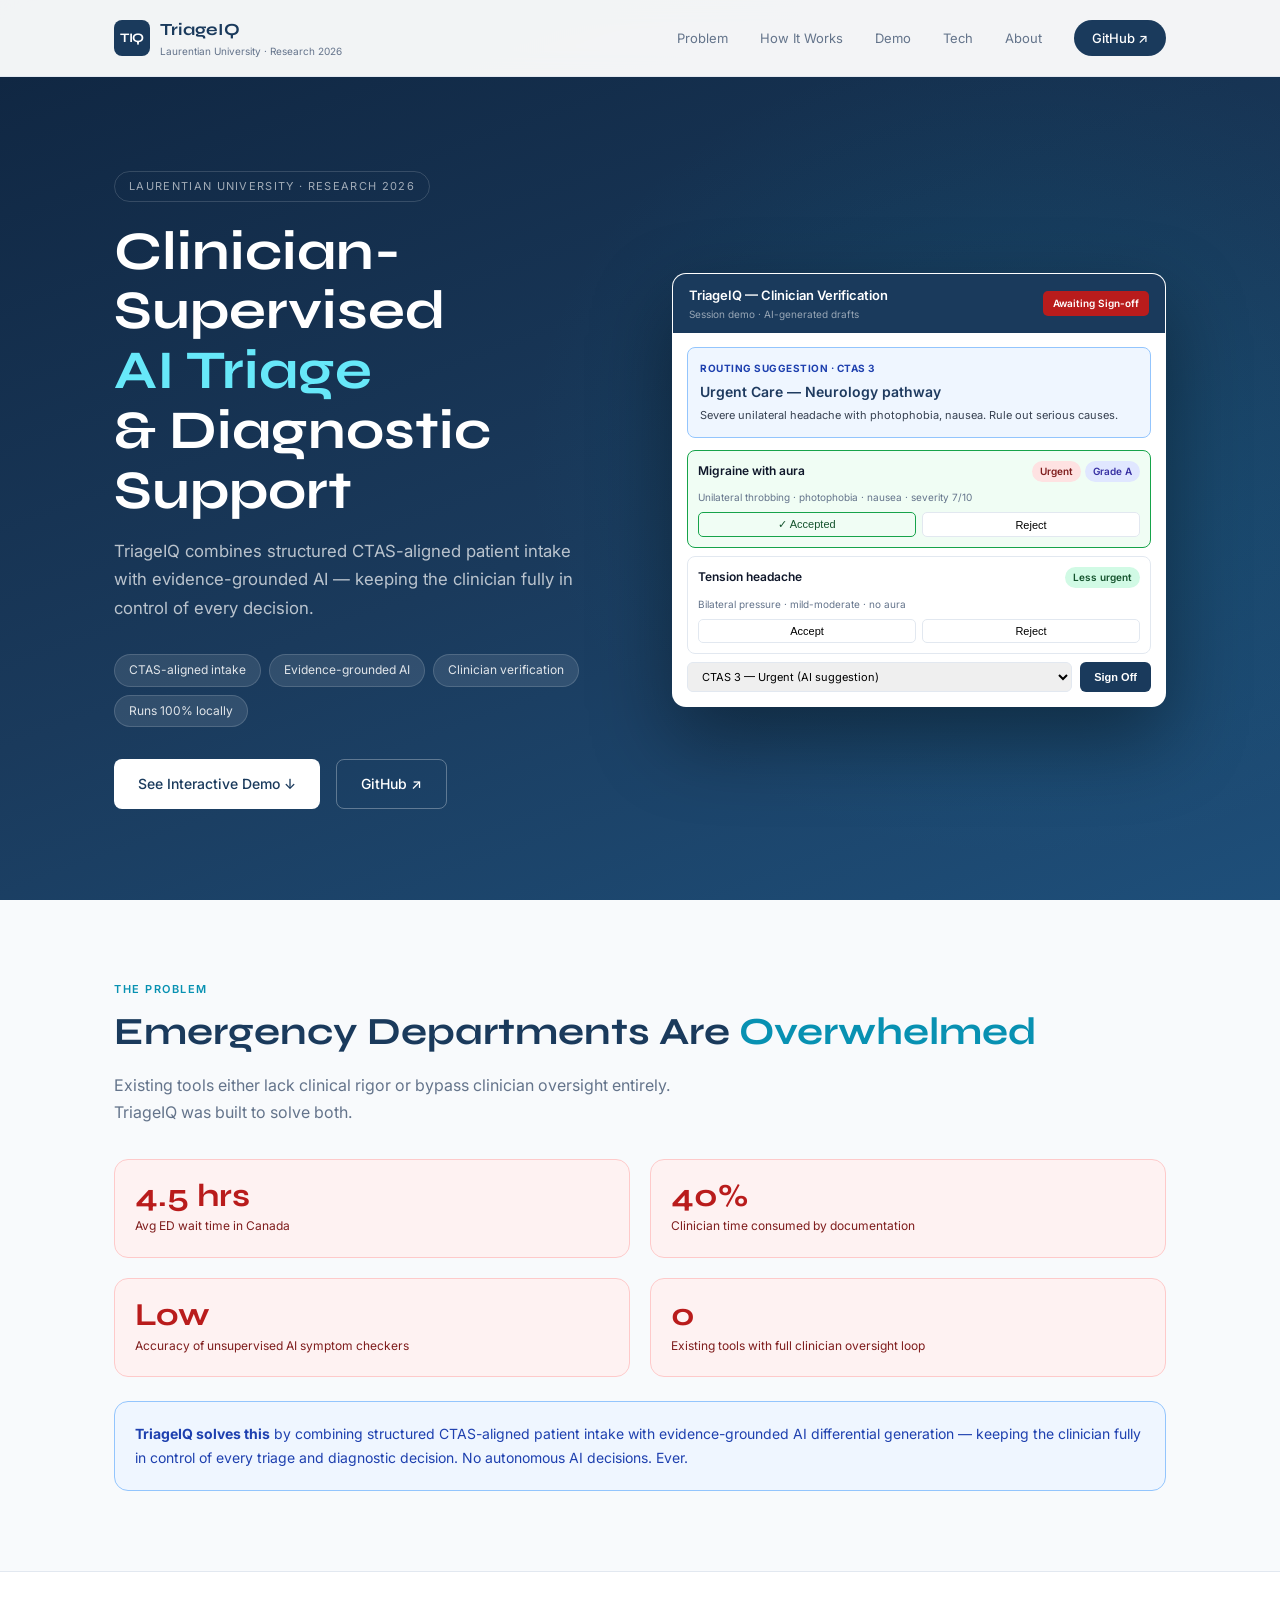
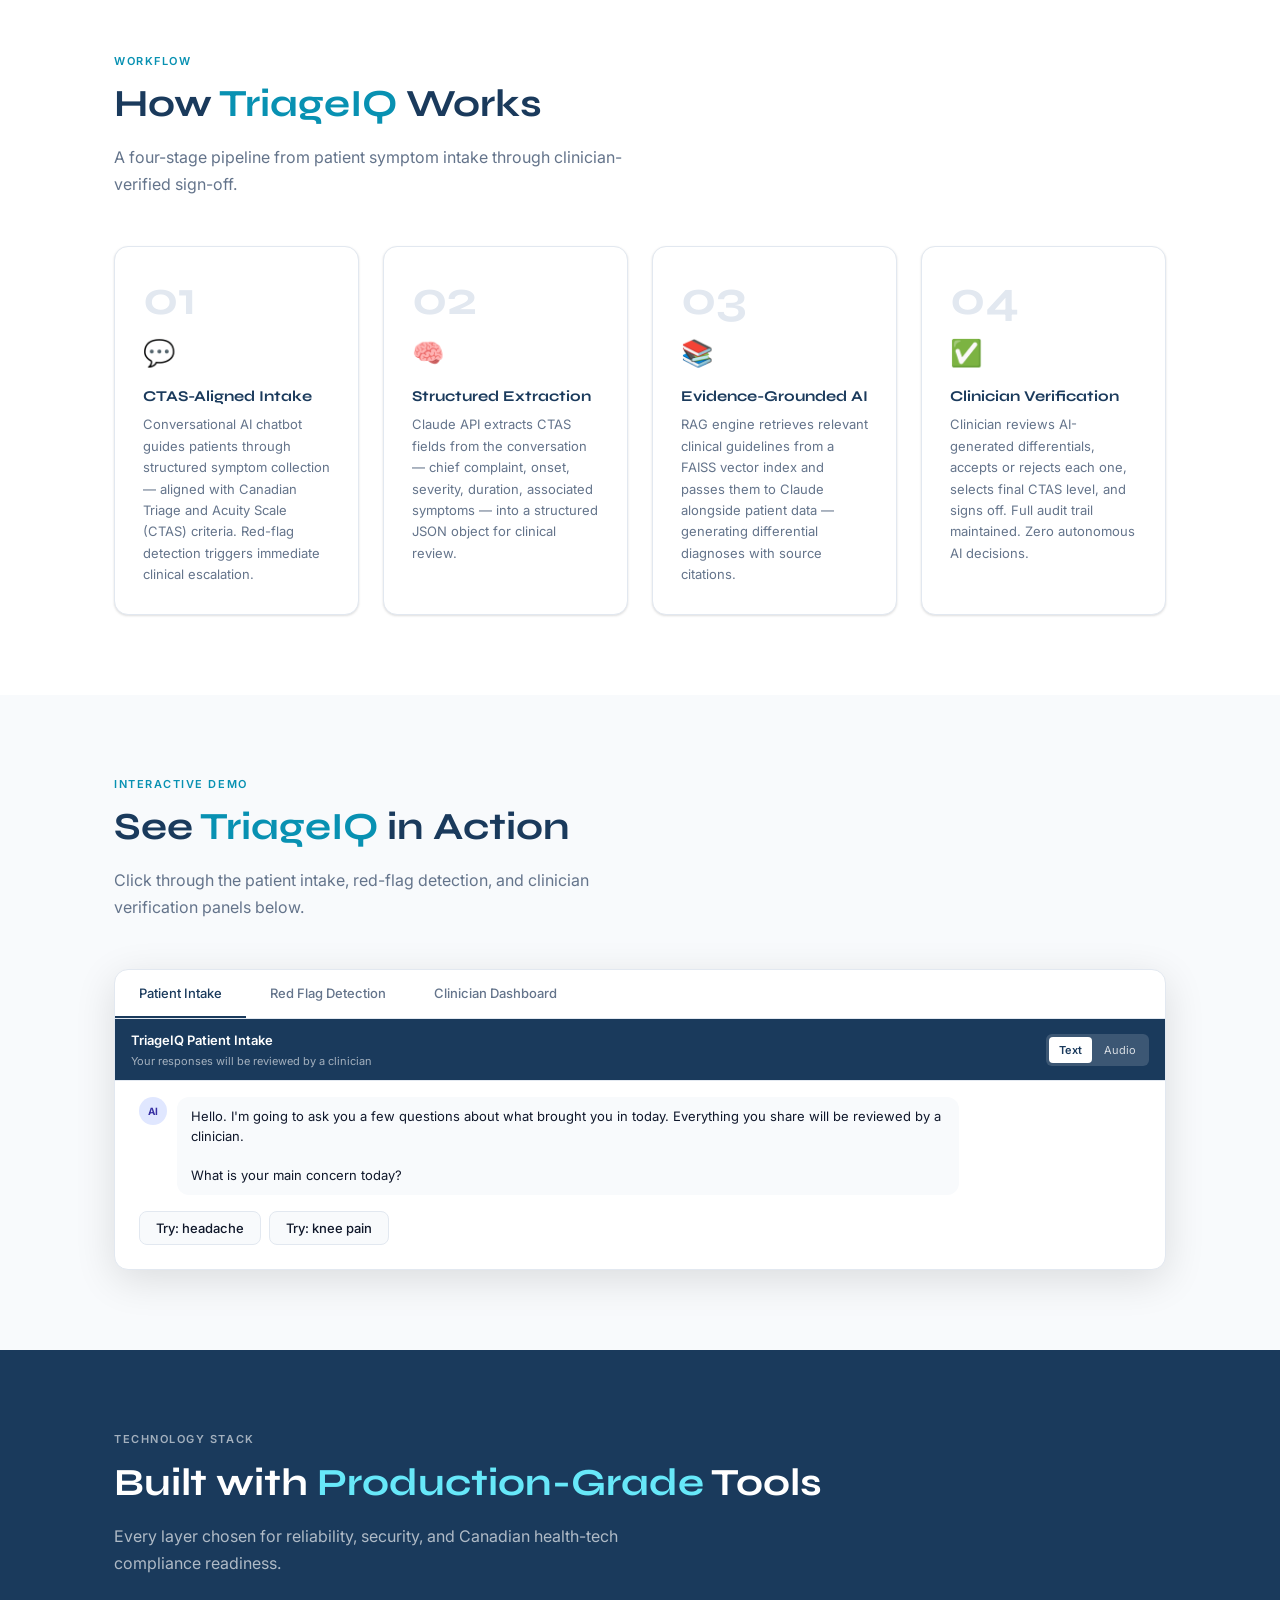
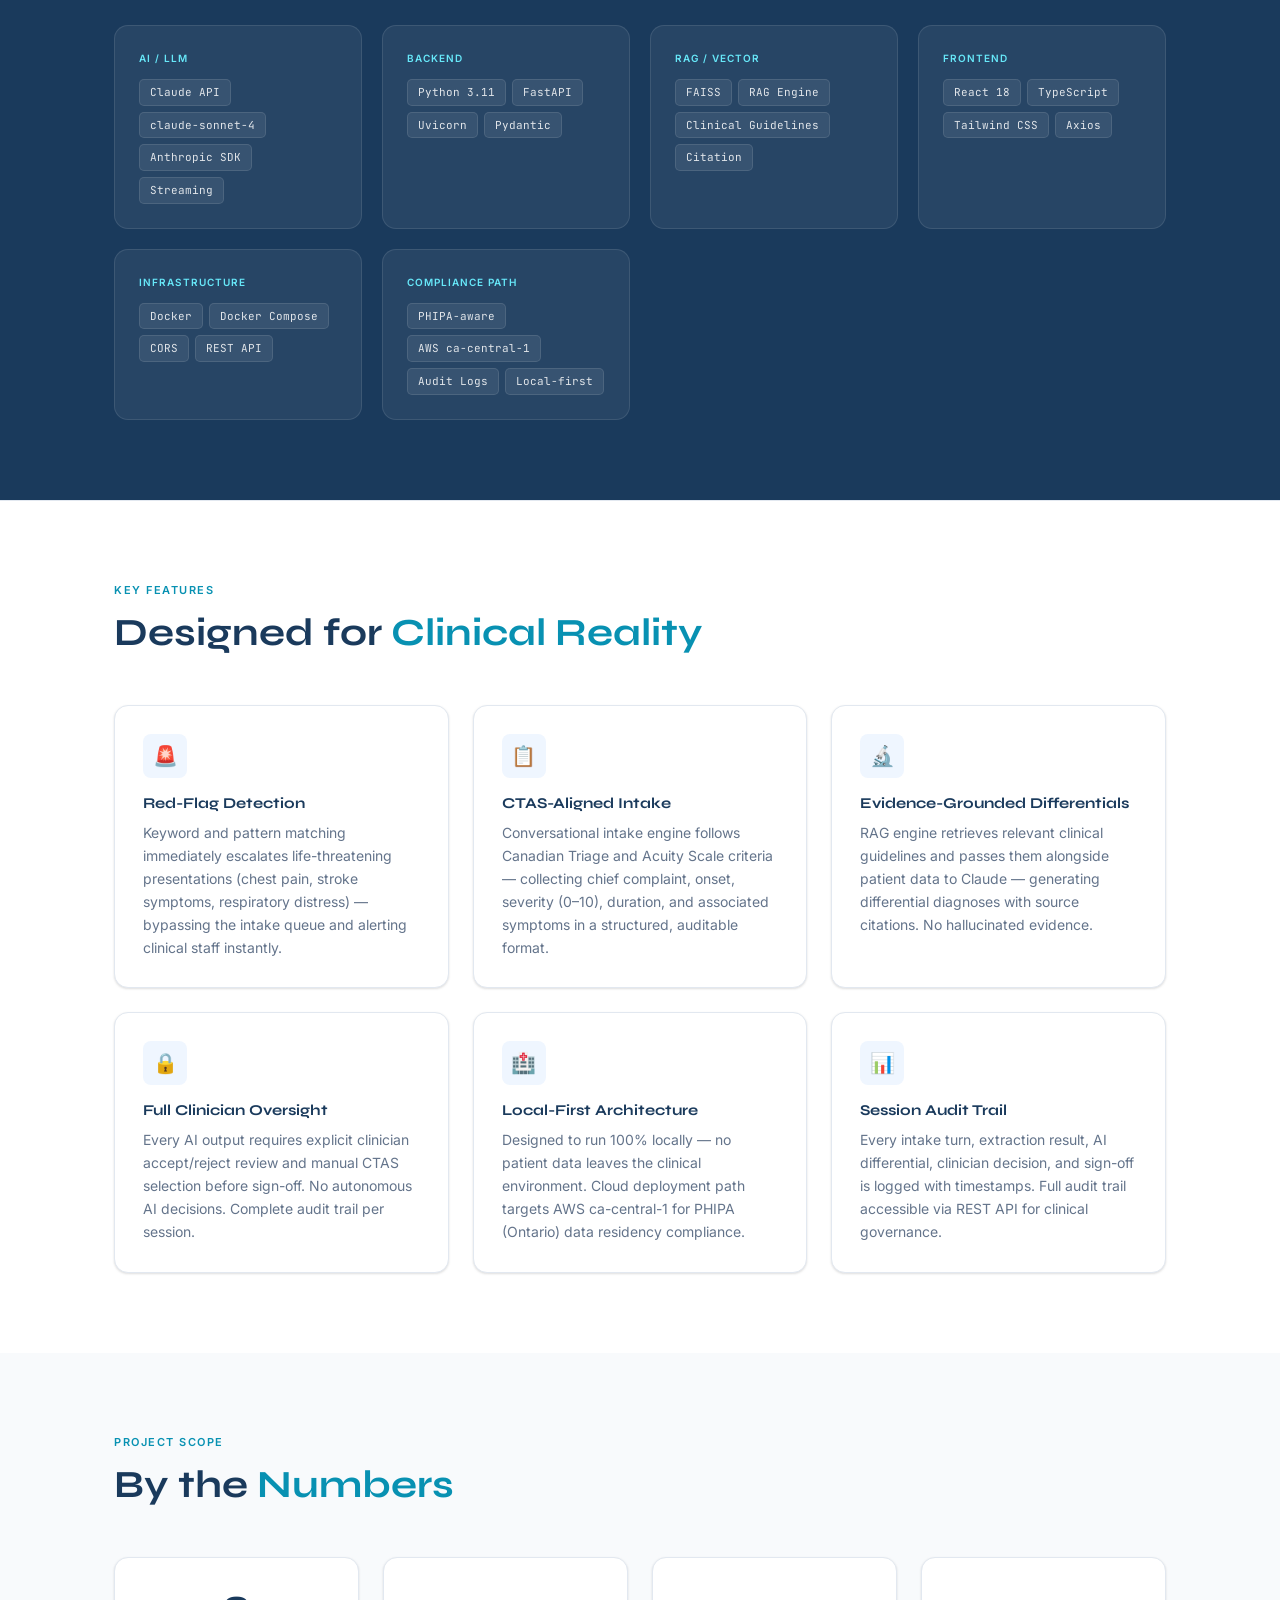
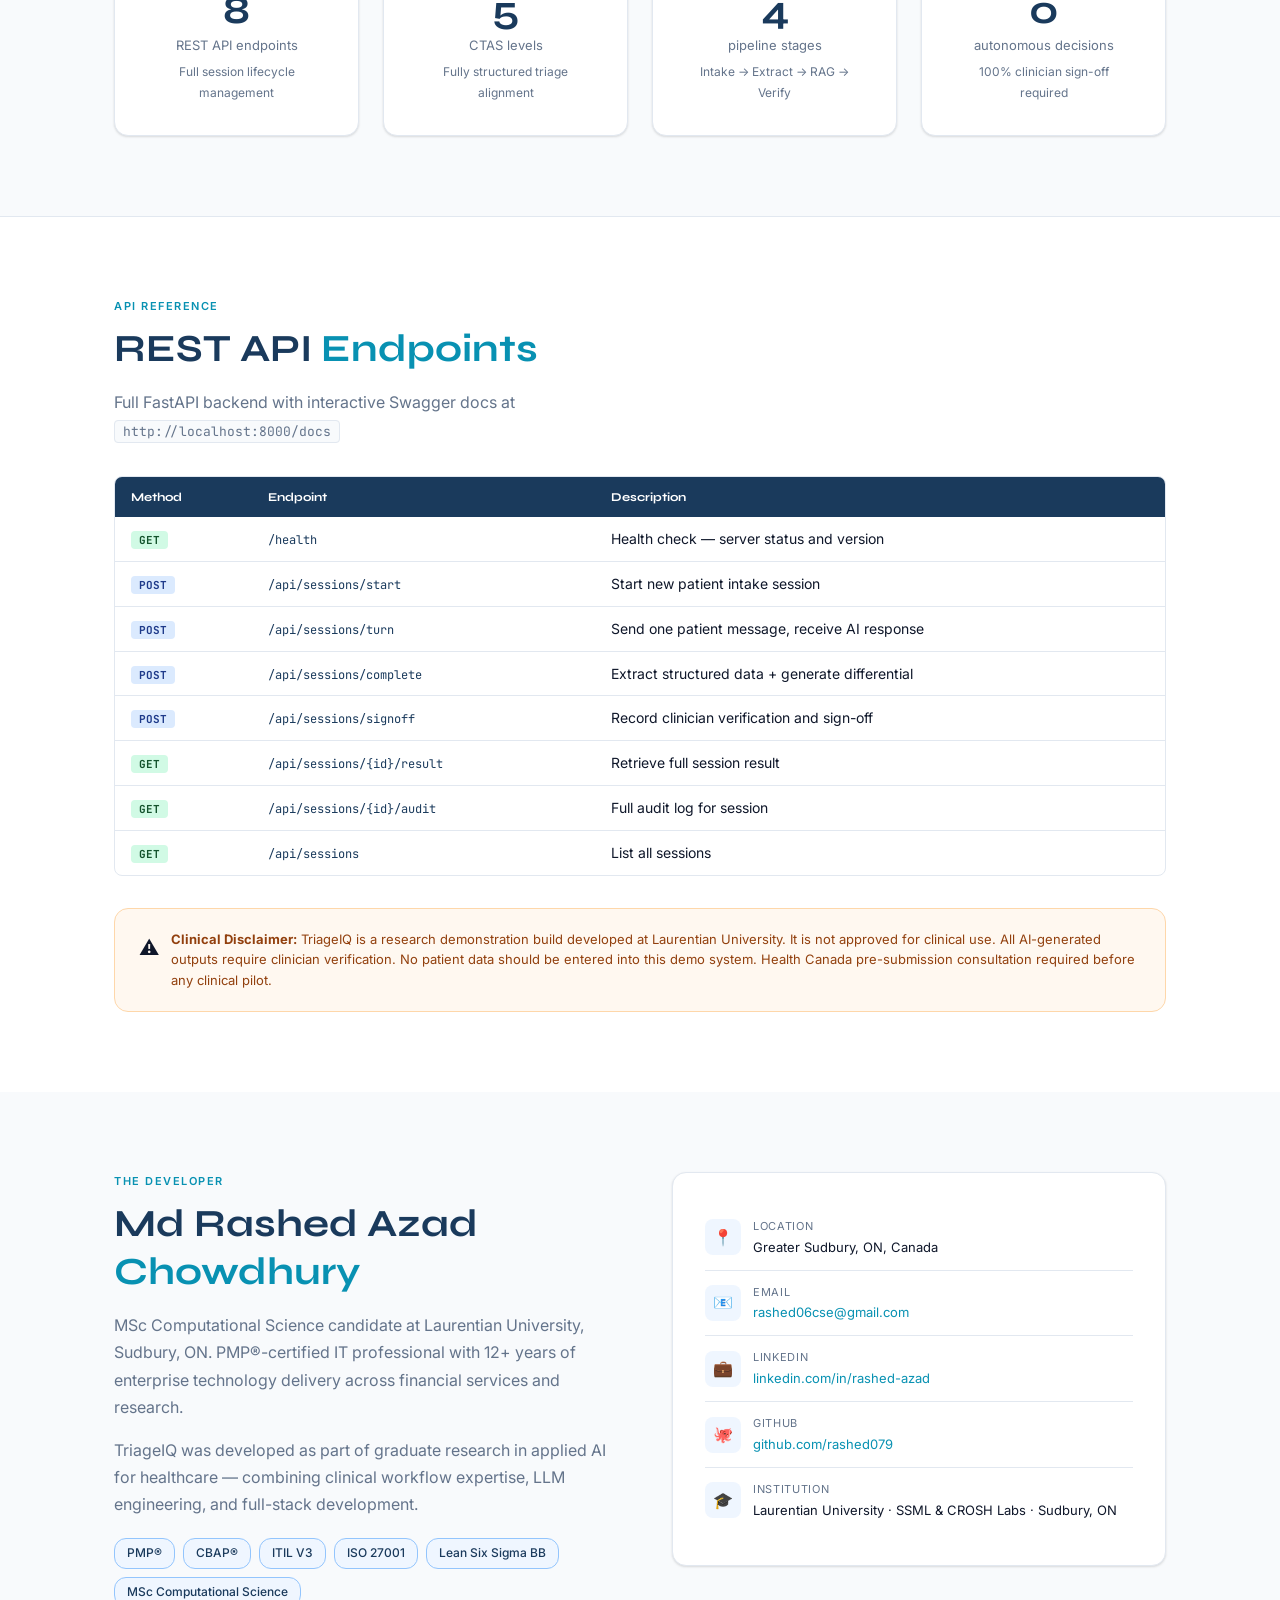
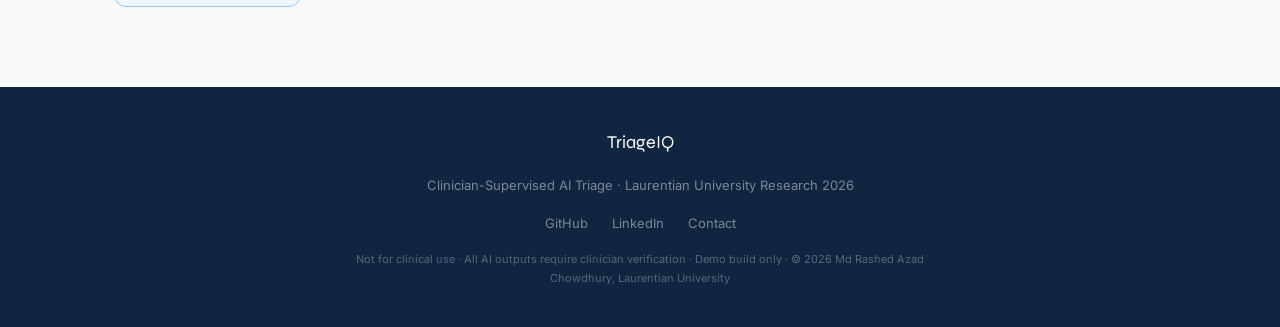
==== index.html @ b4feabf0 "Upload Initial Project Upload" ====
<!DOCTYPE html>
<html lang="en">
<head>
<meta charset="UTF-8">
<meta name="viewport" content="width=device-width, initial-scale=1.0">
<meta name="description" content="TriageIQ — Clinician-Supervised AI Triage & Diagnostic Support. CTAS-aligned intake, evidence-grounded differential generation, full clinician verification. Built at Laurentian University by Md Rashed Azad Chowdhury.">
<meta property="og:title" content="TriageIQ — Clinician-Supervised AI Triage">
<meta property="og:description" content="CTAS-aligned patient intake · Evidence-grounded AI differentials · Full clinician verification workflow">
<meta property="og:type" content="website">
<title>TriageIQ — Clinician-Supervised AI Triage · Laurentian University</title>
<link rel="preconnect" href="https://fonts.googleapis.com">
<link rel="preconnect" href="https://fonts.gstatic.com" crossorigin>
<link href="https://fonts.googleapis.com/css2?family=Syne:wght@400;600;700;800&family=Inter:wght@400;500;600&family=JetBrains+Mono:wght@400;700&display=swap" rel="stylesheet">
<style>
*,*::before,*::after{box-sizing:border-box;margin:0;padding:0}
:root{
  --navy:#1a3a5c;--navy-d:#0f2540;--navy-l:#2a5080;
  --teal:#0891b2;--teal-l:#67e8f9;
  --red:#dc2626;--red-l:#fef2f2;
  --green:#16a34a;--green-l:#f0fdf4;
  --amber:#d97706;--amber-l:#fffbeb;
  --blue-l:#eff6ff;--blue-m:#93c5fd;
  --surface:#f8fafc;--card:#fff;
  --text:#0f172a;--muted:#64748b;--border:#e2e8f0;
  --fd:'Syne',sans-serif;--fb:'Inter',sans-serif;--fm:'JetBrains Mono',monospace;
  --r:8px;--rl:14px;--tr:.2s cubic-bezier(.4,0,.2,1);
  --sh:0 1px 3px rgba(0,0,0,.08),0 1px 2px rgba(0,0,0,.06);
  --sh-lg:0 10px 40px rgba(0,0,0,.12);
}
html{scroll-behavior:smooth}
body{font-family:var(--fb);background:var(--surface);color:var(--text);font-size:16px;line-height:1.7;overflow-x:hidden}
a{color:var(--teal);text-decoration:none;transition:color var(--tr)}
a:hover{color:var(--navy)}
h1,h2,h3,h4{font-family:var(--fd);line-height:1.25}
.c{max-width:1100px;margin:0 auto;padding:0 1.5rem}
.sec{padding:5rem 0}

/* HEADER */
#hdr{position:fixed;top:0;left:0;right:0;z-index:100;background:rgba(255,255,255,.95);backdrop-filter:blur(12px);border-bottom:1px solid var(--border);transition:box-shadow var(--tr)}
#hdr.sc{box-shadow:var(--sh-lg)}
.hi{display:flex;align-items:center;justify-content:space-between;padding:1rem 1.5rem;max-width:1100px;margin:0 auto}
.sl{display:flex;align-items:center;gap:10px}
.lm{width:36px;height:36px;border-radius:var(--r);background:var(--navy);display:flex;align-items:center;justify-content:center;font-family:var(--fd);font-size:13px;font-weight:700;color:#fff;letter-spacing:-.5px}
.lt{font-family:var(--fd);font-size:17px;font-weight:700;color:var(--navy)}
.ls{font-size:10px;color:var(--muted);margin-top:-2px}
.nav{display:flex;gap:2rem;align-items:center}
.nav a{font-size:13px;color:var(--muted);transition:color var(--tr)}
.nav a:hover{color:var(--navy)}
.nc{padding:7px 18px;background:var(--navy);color:#fff!important;border-radius:20px;font-size:13px;font-weight:500;transition:background var(--tr)!important}
.nc:hover{background:var(--navy-l)!important}

/* HERO */
#hero{min-height:100vh;padding-top:80px;background:linear-gradient(160deg,var(--navy-d) 0%,var(--navy) 55%,#1e4f7a 100%);display:flex;align-items:center;overflow:hidden;position:relative}
#hero::before{content:'';position:absolute;inset:0;background:radial-gradient(ellipse 60% 70% at 80% 50%,rgba(8,145,178,.15) 0%,transparent 65%)}
.hg{display:grid;grid-template-columns:1fr 1fr;gap:4rem;align-items:center;position:relative}
.hew{display:inline-flex;align-items:center;gap:8px;font-size:11px;text-transform:uppercase;letter-spacing:.12em;color:rgba(255,255,255,.6);margin-bottom:1.25rem;border:1px solid rgba(255,255,255,.15);padding:5px 14px;border-radius:20px}
.ht{font-size:clamp(2.2rem,4.5vw,3.4rem);color:#fff;margin-bottom:1rem;line-height:1.1}
.ht span{color:var(--teal-l)}
.hd{color:rgba(255,255,255,.7);font-size:1.05rem;margin-bottom:2rem;max-width:480px}
.hps{display:flex;flex-wrap:wrap;gap:8px;margin-bottom:2rem}
.hp{background:rgba(255,255,255,.1);border:1px solid rgba(255,255,255,.15);padding:5px 14px;border-radius:20px;font-size:12px;color:rgba(255,255,255,.85)}
.hca{display:flex;gap:1rem;flex-wrap:wrap}
.btn{display:inline-flex;align-items:center;gap:8px;padding:12px 24px;border-radius:var(--r);font-size:14px;font-weight:500;cursor:pointer;transition:all var(--tr);border:none;font-family:var(--fb)}
.bw{background:#fff;color:var(--navy)}
.bw:hover{background:#f0f9ff;color:var(--navy);transform:translateY(-2px)}
.bg{background:transparent;color:#fff;border:1px solid rgba(255,255,255,.3)}
.bg:hover{border-color:#fff;transform:translateY(-2px)}

/* APP MOCKUP */
.am{background:#fff;border-radius:var(--rl);box-shadow:0 32px 80px rgba(0,0,0,.4);overflow:hidden;border:1px solid rgba(255,255,255,.1);animation:float 6s ease-in-out infinite}
@keyframes float{0%,100%{transform:translateY(0)}50%{transform:translateY(-10px)}}
.mtb{background:var(--navy);padding:10px 16px;display:flex;align-items:center;justify-content:space-between}
.mtt{font-weight:600;font-size:13px;color:#fff}
.mts{font-size:10px;color:rgba(255,255,255,.55)}
.sp{background:#b91c1c;padding:4px 10px;border-radius:5px;font-size:10px;font-weight:600;color:#fff}
.mb2{padding:14px}
.rb{background:var(--blue-l);border:1px solid var(--blue-m);border-radius:var(--r);padding:12px;margin-bottom:12px}
.rt{font-size:10px;font-weight:700;color:#1e40af;text-transform:uppercase;letter-spacing:.5px;margin-bottom:3px}
.rtt{font-size:14px;font-weight:600;color:#1e3a5f}
.rd{font-size:11px;color:#374151;margin-top:2px}
.dc{border:1px solid var(--border);border-radius:var(--r);padding:10px;margin-bottom:8px;transition:all .3s}
.dc.acc{border-color:#16a34a;background:var(--green-l)}
.dc.rej{border-color:#dc2626;background:var(--red-l);opacity:.6}
.dn{font-weight:600;font-size:12px;color:var(--text);margin-bottom:4px}
.dm2{font-size:10px;color:var(--muted);margin-bottom:6px}
.db{display:flex;gap:6px}
.dbt{flex:1;padding:5px;border-radius:5px;border:1px solid var(--border);background:#fff;font-size:11px;font-weight:500;cursor:pointer;transition:all .2s}
.dbt:hover{background:var(--surface)}
.dbt.ac{background:var(--green-l);border-color:#16a34a;color:#14532d}
.dbt.rj{background:var(--red-l);border-color:#dc2626;color:#7f1d1d}
.badge{display:inline-flex;align-items:center;padding:2px 8px;border-radius:20px;font-size:10px;font-weight:600}

/* PROBLEM */
.sg{display:grid;grid-template-columns:repeat(2,1fr);gap:1.25rem;margin-top:2rem}
.sc2{background:var(--red-l);border:1px solid #fecaca;border-radius:var(--rl);padding:1.25rem}
.sn{font-family:var(--fd);font-size:2rem;color:#b91c1c;font-weight:700;line-height:1}
.sl2{font-size:12px;color:#7f1d1d;margin-top:.3rem}
.sol{background:var(--blue-l);border:1px solid var(--blue-m);border-radius:var(--rl);padding:1.25rem;margin-top:1.5rem;font-size:14px;color:#1e40af;line-height:1.7}

/* HEADINGS */
.ew{font-size:11px;text-transform:uppercase;letter-spacing:.14em;color:var(--teal);margin-bottom:.6rem;font-weight:600}
.ew-w{color:rgba(255,255,255,.6)}
.st{font-size:clamp(1.7rem,3vw,2.4rem);color:var(--navy);margin-bottom:1rem}
.st span{color:var(--teal)}
.st-w{color:#fff}
.sd{color:var(--muted);max-width:560px}
.sd-w{color:rgba(255,255,255,.65)}

/* HOW IT WORKS */
.stg{display:grid;grid-template-columns:repeat(auto-fit,minmax(230px,1fr));gap:1.5rem;margin-top:3rem}
.scard{background:var(--card);border:1px solid var(--border);border-radius:var(--rl);padding:1.75rem;box-shadow:var(--sh);transition:all var(--tr)}
.scard:hover{transform:translateY(-4px);box-shadow:var(--sh-lg)}
.snum{font-family:var(--fd);font-size:3rem;font-weight:700;color:var(--border);line-height:1;margin-bottom:.5rem}
.sic{font-size:26px;margin-bottom:.75rem}
.sti{font-family:var(--fd);font-size:15px;color:var(--navy);margin-bottom:.5rem}
.sde{font-size:13px;color:var(--muted);line-height:1.65}

/* DEMO PANEL */
.demo-panel{background:var(--card);border:1px solid var(--border);border-radius:var(--rl);overflow:hidden;box-shadow:var(--sh-lg);margin-top:3rem}
.dp-tabs{display:flex;border-bottom:1px solid var(--border)}
.dp-tab{padding:.75rem 1.5rem;font-size:13px;font-weight:500;cursor:pointer;color:var(--muted);border-bottom:2px solid transparent;transition:all var(--tr)}
.dp-tab.active{color:var(--navy);border-bottom-color:var(--navy)}
.dp-body{padding:1.5rem}
.chat-demo{display:flex;flex-direction:column;gap:12px}
.cm{display:flex;gap:10px}
.cm.u{flex-direction:row-reverse}
.av{width:28px;height:28px;border-radius:50%;background:#e0e7ff;display:flex;align-items:center;justify-content:center;font-size:10px;font-weight:700;color:#3730a3;flex-shrink:0}
.bub{max-width:78%;padding:10px 14px;border-radius:12px;font-size:13px;line-height:1.5}
.bub.ai{background:var(--surface);color:var(--text)}
.bub.u{background:var(--navy);color:#fff}
.bub.alert{background:var(--red-l);border:1px solid #fecaca;color:#7f1d1d}
.pulse-dot{display:inline-block;width:8px;height:8px;border-radius:50%;background:#dc2626;animation:pulse 1s ease-in-out infinite;margin-right:6px}
@keyframes pulse{0%,100%{opacity:1}50%{opacity:.3}}
.red-bar{background:var(--red-l);border-bottom:2px solid #dc2626;padding:10px 16px;display:flex;align-items:center;gap:8px;font-size:13px;font-weight:600;color:#7f1d1d}

/* TECH */
.tech-section{background:var(--navy)}
.tg{display:grid;grid-template-columns:repeat(auto-fit,minmax(200px,1fr));gap:1.25rem;margin-top:3rem}
.tc{background:rgba(255,255,255,.06);border:1px solid rgba(255,255,255,.1);border-radius:var(--rl);padding:1.5rem;transition:all var(--tr)}
.tc:hover{background:rgba(255,255,255,.1);border-color:rgba(255,255,255,.2)}
.tcat{font-size:10px;text-transform:uppercase;letter-spacing:.1em;color:var(--teal-l);margin-bottom:.75rem;font-weight:600}
.tis{display:flex;flex-wrap:wrap;gap:6px}
.ttag{font-family:var(--fm);font-size:11px;background:rgba(255,255,255,.08);border:1px solid rgba(255,255,255,.1);padding:3px 10px;border-radius:5px;color:rgba(255,255,255,.85)}

/* FEATURES */
.fg{display:grid;grid-template-columns:repeat(auto-fit,minmax(280px,1fr));gap:1.5rem;margin-top:3rem}
.fc{background:var(--card);border:1px solid var(--border);border-radius:var(--rl);padding:1.75rem;box-shadow:var(--sh)}
.fic{width:44px;height:44px;border-radius:var(--r);background:var(--blue-l);display:flex;align-items:center;justify-content:center;font-size:20px;margin-bottom:1rem}
.fti{font-family:var(--fd);font-size:15px;color:var(--navy);margin-bottom:.5rem}
.fde{font-size:14px;color:var(--muted);line-height:1.65}

/* API TABLE */
.api-wrap{overflow-x:auto;margin-top:2rem;border-radius:var(--r);border:1px solid var(--border)}
.at{width:100%;border-collapse:collapse;font-size:14px}
.at th{background:var(--navy);color:#fff;padding:10px 16px;text-align:left;font-family:var(--fd);font-size:12px}
.at td{padding:10px 16px;border-bottom:1px solid var(--border)}
.at tr:last-child td{border-bottom:none}
.at tr:hover td{background:var(--surface)}
.meth{font-family:var(--fm);font-size:11px;font-weight:700;padding:2px 8px;border-radius:4px}
.meth.g{background:#d1fae5;color:#14532d}
.meth.p{background:#dbeafe;color:#1e3a8a}
.ep{font-family:var(--fm);font-size:12px;color:var(--navy)}

/* METRICS */
.mg{display:grid;grid-template-columns:repeat(auto-fit,minmax(180px,1fr));gap:1.5rem;margin-top:3rem}
.mc{background:var(--card);border:1px solid var(--border);border-radius:var(--rl);padding:2rem;text-align:center;box-shadow:var(--sh)}
.mn{font-family:var(--fd);font-size:2.5rem;font-weight:700;color:var(--navy);line-height:1}
.mu{font-size:13px;color:var(--muted);margin-top:.25rem}
.ml{font-size:12px;color:var(--muted);margin-top:.4rem}

/* DISCLAIMER */
.disc{background:#fff8f0;border:1px solid #fed7aa;border-radius:var(--rl);padding:1.25rem 1.5rem;display:flex;gap:12px;align-items:flex-start;margin-top:2rem}
.di{font-size:20px;flex-shrink:0;margin-top:2px}
.dt{font-size:13px;color:#92400e;line-height:1.6}

/* ABOUT */
.ag{display:grid;grid-template-columns:1fr 1fr;gap:4rem;align-items:start}
.ct{display:flex;flex-wrap:wrap;gap:8px;margin-top:1.25rem}
.ctg{font-size:12px;padding:4px 12px;border-radius:12px;background:var(--blue-l);border:1px solid var(--blue-m);color:var(--navy);font-weight:500}
.cc{background:var(--card);border:1px solid var(--border);border-radius:var(--rl);padding:2rem;box-shadow:var(--sh)}
.cr{display:flex;align-items:center;gap:12px;padding:.75rem 0;border-bottom:1px solid var(--border)}
.cr:last-child{border-bottom:none}
.ci{width:36px;height:36px;border-radius:var(--r);background:var(--blue-l);display:flex;align-items:center;justify-content:center;font-size:16px;flex-shrink:0}
.cla{font-size:11px;color:var(--muted);text-transform:uppercase;letter-spacing:.06em}
.cva{font-size:13px;color:var(--text)}
.cva a{color:var(--teal)}

/* FOOTER */
#ftr{background:var(--navy-d);padding:2.5rem 0}
.fi{display:flex;flex-direction:column;align-items:center;gap:1rem;text-align:center}
.flo{font-family:var(--fd);font-size:18px;color:#fff}
.ftg{font-size:13px;color:rgba(255,255,255,.45)}
.fls{display:flex;gap:1.5rem}
.fls a{font-size:13px;color:rgba(255,255,255,.45);transition:color var(--tr)}
.fls a:hover{color:var(--teal-l)}
.fd2{font-size:11px;color:rgba(255,255,255,.3);max-width:600px}

/* RESPONSIVE */
@media(max-width:768px){
  .hg,.ag{grid-template-columns:1fr}
  .am{display:none}
  .nav{display:none}
  .sg{grid-template-columns:1fr 1fr}
}
</style>
</head>
<body>

<!-- HEADER -->
<header id="hdr">
  <div class="hi">
    <div class="sl">
      <div class="lm">TIQ</div>
      <div>
        <div class="lt">TriageIQ</div>
        <div class="ls">Laurentian University · Research 2026</div>
      </div>
    </div>
    <nav class="nav" aria-label="Primary">
      <a href="#problem">Problem</a>
      <a href="#how">How It Works</a>
      <a href="#demo">Demo</a>
      <a href="#tech">Tech</a>
      <a href="#about">About</a>
      <a href="https://github.com/rashed079/triageiq" class="nc" target="_blank" rel="noopener">GitHub ↗</a>
    </nav>
  </div>
</header>

<!-- HERO -->
<section id="hero">
  <div class="c">
    <div class="hg">
      <div>
        <div class="hew">Laurentian University · Research 2026</div>
        <h1 class="ht">Clinician-Supervised<br><span>AI Triage</span><br>& Diagnostic Support</h1>
        <p class="hd">TriageIQ combines structured CTAS-aligned patient intake with evidence-grounded AI — keeping the clinician fully in control of every decision.</p>
        <div class="hps">
          <span class="hp">CTAS-aligned intake</span>
          <span class="hp">Evidence-grounded AI</span>
          <span class="hp">Clinician verification</span>
          <span class="hp">Runs 100% locally</span>
        </div>
        <div class="hca">
          <a href="#demo" class="btn bw">See Interactive Demo ↓</a>
          <a href="https://github.com/rashed079/triageiq" class="btn bg" target="_blank" rel="noopener">GitHub ↗</a>
        </div>
      </div>
      <div aria-hidden="true">
        <div class="am">
          <div class="mtb">
            <div><div class="mtt">TriageIQ — Clinician Verification</div><div class="mts">Session demo · AI-generated drafts</div></div>
            <div class="sp">Awaiting Sign-off</div>
          </div>
          <div class="mb2">
            <div class="rb">
              <div class="rt">Routing suggestion · CTAS 3</div>
              <div class="rtt">Urgent Care — Neurology pathway</div>
              <div class="rd">Severe unilateral headache with photophobia, nausea. Rule out serious causes.</div>
            </div>
            <div class="dc acc" id="m-d1">
              <div style="display:flex;justify-content:space-between;align-items:flex-start;margin-bottom:4px">
                <div class="dn">Migraine with aura</div>
                <div style="display:flex;gap:4px">
                  <span class="badge" style="background:#fee2e2;color:#7f1d1d">Urgent</span>
                  <span class="badge" style="background:#e0e7ff;color:#3730a3">Grade A</span>
                </div>
              </div>
              <div class="dm2">Unilateral throbbing · photophobia · nausea · severity 7/10</div>
              <div class="db">
                <button class="dbt ac" onclick="mockAccept('m-d1',this)">✓ Accepted</button>
                <button class="dbt" onclick="mockReject('m-d1',this)">Reject</button>
              </div>
            </div>
            <div class="dc" id="m-d2">
              <div style="display:flex;justify-content:space-between;align-items:flex-start;margin-bottom:4px">
                <div class="dn">Tension headache</div>
                <span class="badge" style="background:#d1fae5;color:#14532d">Less urgent</span>
              </div>
              <div class="dm2">Bilateral pressure · mild-moderate · no aura</div>
              <div class="db">
                <button class="dbt" onclick="mockAccept('m-d2',this)">Accept</button>
                <button class="dbt" onclick="mockReject('m-d2',this)">Reject</button>
              </div>
            </div>
            <div style="display:flex;gap:8px;margin-top:8px">
              <select style="flex:1;padding:6px 10px;border-radius:6px;font-size:11px;border:1px solid var(--border);font-family:var(--fb)">
                <option>CTAS 3 — Urgent (AI suggestion)</option>
                <option>CTAS 2 — Emergent</option>
              </select>
              <button style="padding:6px 14px;background:var(--navy);color:#fff;border:none;border-radius:6px;font-size:11px;font-weight:600;cursor:pointer">Sign Off</button>
            </div>
          </div>
        </div>
      </div>
    </div>
  </div>
</section>

<!-- PROBLEM -->
<section id="problem" class="sec">
  <div class="c">
    <p class="ew">The Problem</p>
    <h2 class="st">Emergency Departments Are <span>Overwhelmed</span></h2>
    <p class="sd">Existing tools either lack clinical rigor or bypass clinician oversight entirely. TriageIQ was built to solve both.</p>
    <div class="sg">
      <div class="sc2"><div class="sn">4.5 hrs</div><div class="sl2">Avg ED wait time in Canada</div></div>
      <div class="sc2"><div class="sn">40%</div><div class="sl2">Clinician time consumed by documentation</div></div>
      <div class="sc2"><div class="sn">Low</div><div class="sl2">Accuracy of unsupervised AI symptom checkers</div></div>
      <div class="sc2"><div class="sn">0</div><div class="sl2">Existing tools with full clinician oversight loop</div></div>
    </div>
    <div class="sol">
      <strong>TriageIQ solves this</strong> by combining structured CTAS-aligned patient intake with evidence-grounded AI differential generation — keeping the clinician fully in control of every triage and diagnostic decision. No autonomous AI decisions. Ever.
    </div>
  </div>
</section>

<!-- HOW IT WORKS -->
<section id="how" class="sec" style="background:#fff;border-top:1px solid var(--border)">
  <div class="c">
    <p class="ew">Workflow</p>
    <h2 class="st">How <span>TriageIQ</span> Works</h2>
    <p class="sd">A four-stage pipeline from patient symptom intake through clinician-verified sign-off.</p>
    <div class="stg">
      <div class="scard"><div class="snum">01</div><div class="sic">💬</div><h3 class="sti">CTAS-Aligned Intake</h3><p class="sde">Conversational AI chatbot guides patients through structured symptom collection — aligned with Canadian Triage and Acuity Scale (CTAS) criteria. Red-flag detection triggers immediate clinical escalation.</p></div>
      <div class="scard"><div class="snum">02</div><div class="sic">🧠</div><h3 class="sti">Structured Extraction</h3><p class="sde">Claude API extracts CTAS fields from the conversation — chief complaint, onset, severity, duration, associated symptoms — into a structured JSON object for clinical review.</p></div>
      <div class="scard"><div class="snum">03</div><div class="sic">📚</div><h3 class="sti">Evidence-Grounded AI</h3><p class="sde">RAG engine retrieves relevant clinical guidelines from a FAISS vector index and passes them to Claude alongside patient data — generating differential diagnoses with source citations.</p></div>
      <div class="scard"><div class="snum">04</div><div class="sic">✅</div><h3 class="sti">Clinician Verification</h3><p class="sde">Clinician reviews AI-generated differentials, accepts or rejects each one, selects final CTAS level, and signs off. Full audit trail maintained. Zero autonomous AI decisions.</p></div>
    </div>
  </div>
</section>

<!-- INTERACTIVE DEMO -->
<section id="demo" class="sec">
  <div class="c">
    <p class="ew">Interactive Demo</p>
    <h2 class="st">See <span>TriageIQ</span> in Action</h2>
    <p class="sd">Click through the patient intake, red-flag detection, and clinician verification panels below.</p>
    <div class="demo-panel">
      <div class="dp-tabs">
        <div class="dp-tab active" onclick="showTab('intake',this)">Patient Intake</div>
        <div class="dp-tab" onclick="showTab('redflag',this)">Red Flag Detection</div>
        <div class="dp-tab" onclick="showTab('clinician',this)">Clinician Dashboard</div>
      </div>
      <div id="tab-intake" class="dp-body">
        <div style="background:var(--navy);padding:10px 16px;display:flex;justify-content:space-between;align-items:center;margin:-1.5rem -1.5rem 1rem;border-bottom:1px solid var(--border)">
          <div><div style="font-weight:600;font-size:13px;color:#fff">TriageIQ Patient Intake</div><div style="font-size:11px;color:rgba(255,255,255,.6)">Your responses will be reviewed by a clinician</div></div>
          <div style="background:rgba(255,255,255,.15);border-radius:6px;padding:3px;display:flex;gap:2px">
            <div style="padding:4px 10px;background:#fff;border-radius:4px;font-size:11px;font-weight:600;color:var(--navy)">Text</div>
            <div style="padding:4px 10px;font-size:11px;color:rgba(255,255,255,.8)">Audio</div>
          </div>
        </div>
        <div class="chat-demo" id="intake-chat">
          <div class="cm"><div class="av">AI</div><div class="bub ai">Hello. I'm going to ask you a few questions about what brought you in today. Everything you share will be reviewed by a clinician.<br><br>What is your main concern today?</div></div>
        </div>
        <div style="display:flex;gap:8px;margin-top:1rem;flex-wrap:wrap">
          <button class="btn" style="padding:8px 16px;font-size:13px;background:var(--surface);border:1px solid var(--border);color:var(--text)" onclick="addMsg('intake-chat','I have a severe headache on one side','Severe unilateral headache for 3 hours, with sensitivity to light and feeling nauseous.')">Try: headache</button>
          <button class="btn" style="padding:8px 16px;font-size:13px;background:var(--surface);border:1px solid var(--border);color:var(--text)" onclick="addMsg('intake-chat','My knee is swollen and painful','How long has your knee been swollen? And did you injure it or did it come on gradually?')">Try: knee pain</button>
        </div>
      </div>
      <div id="tab-redflag" class="dp-body" style="display:none">
        <div class="red-bar"><span class="pulse-dot"></span>The clinical team has been alerted. Please remain where you are.</div>
        <div class="chat-demo" style="margin-top:1rem">
          <div class="cm"><div class="av">AI</div><div class="bub ai">Hello. What is your main concern today?</div></div>
          <div class="cm u"><div class="bub u">I have chest pain and cannot breathe</div></div>
          <div class="cm"><div class="av">AI</div><div class="bub alert">I need to alert the clinical team right away. Please stay where you are — someone will be with you very soon. <strong>Do not move.</strong></div></div>
        </div>
        <div style="background:var(--red-l);border:1px solid #fecaca;border-radius:var(--r);padding:1rem;margin-top:1rem">
          <div style="font-weight:600;font-size:13px;color:#7f1d1d;margin-bottom:.4rem">🚨 Red Flag Detected — Immediate Escalation</div>
          <div style="font-size:12px;color:#991b1b">Keywords matched: <code style="background:#fecaca;padding:1px 6px;border-radius:4px">chest pain</code> + <code style="background:#fecaca;padding:1px 6px;border-radius:4px">cannot breathe</code> → CTAS 1 auto-escalation protocol triggered. Clinician dashboard alerted.</div>
        </div>
      </div>
      <div id="tab-clinician" class="dp-body" style="display:none">
        <div style="display:flex;align-items:center;justify-content:space-between;margin-bottom:1rem;flex-wrap:wrap;gap:8px">
          <div><div style="font-weight:600;font-size:14px;color:var(--navy)">Clinician Verification Dashboard</div><div style="font-size:12px;color:var(--muted)">AI-generated drafts — all decisions require clinician sign-off</div></div>
          <span class="badge" style="background:#fee2e2;color:#7f1d1d;font-size:12px;padding:4px 12px">Awaiting Sign-off</span>
        </div>
        <div class="rb">
          <div class="rt">AI Routing Suggestion · CTAS 3</div>
          <div class="rtt">Urgent Care — Neurology pathway</div>
          <div class="rd">Severe unilateral headache with photophobia and nausea. Rule out subarachnoid haemorrhage and meningitis.</div>
        </div>
        <div class="dc" id="c-d1">
          <div style="display:flex;justify-content:space-between;align-items:flex-start;margin-bottom:6px">
            <div class="dn">Migraine with aura</div>
            <div style="display:flex;gap:4px">
              <span class="badge" style="background:#fee2e2;color:#7f1d1d">Urgent</span>
              <span class="badge" style="background:#b91c1c;color:#fff">High confidence</span>
              <span class="badge" style="background:#e0e7ff;color:#3730a3">Grade A evidence</span>
            </div>
          </div>
          <div class="dm2">Unilateral throbbing headache · photophobia · nausea · onset 3 hours · severity 7/10 · CTAS guideline §3.2 cited</div>
          <div class="db">
            <button class="dbt" id="c-d1-a" onclick="clinAccept('c-d1')">Accept</button>
            <button class="dbt" id="c-d1-r" onclick="clinReject('c-d1')">Reject</button>
          </div>
        </div>
        <div class="dc" id="c-d2">
          <div style="display:flex;justify-content:space-between;align-items:flex-start;margin-bottom:6px">
            <div class="dn">Tension headache</div>
            <div style="display:flex;gap:4px">
              <span class="badge" style="background:#d1fae5;color:#14532d">Less urgent</span>
              <span class="badge" style="background:#b45309;color:#fff">Medium confidence</span>
            </div>
          </div>
          <div class="dm2">Bilateral pressure · mild-moderate severity · no aura reported</div>
          <div class="db">
            <button class="dbt" id="c-d2-a" onclick="clinAccept('c-d2')">Accept</button>
            <button class="dbt" id="c-d2-r" onclick="clinReject('c-d2')">Reject</button>
          </div>
        </div>
        <div style="display:flex;gap:8px;align-items:center;margin-top:1rem;flex-wrap:wrap">
          <select id="ctas-sel" style="flex:1;min-width:200px;padding:8px 12px;border-radius:var(--r);font-size:13px;border:1px solid var(--border);font-family:var(--fb)">
            <option value="">Select CTAS level to enable sign-off</option>
            <option value="2">2 — Emergent</option>
            <option value="3">3 — Urgent</option>
            <option value="4">4 — Less Urgent</option>
          </select>
          <button id="signoff-btn" onclick="doSignoff()" style="padding:8px 20px;background:#ccc;color:#fff;border:none;border-radius:var(--r);font-size:13px;font-weight:600;cursor:not-allowed;transition:all .2s">Sign Off & Finalize</button>
        </div>
        <div id="signoff-result" style="display:none;margin-top:1rem;background:var(--green-l);border:1px solid #86efac;border-radius:var(--r);padding:1rem;font-size:13px;color:#14532d">
          <strong>✓ Session finalized.</strong> Clinician sign-off recorded. Full audit trail saved. Patient routing confirmed.
        </div>
      </div>
    </div>
  </div>
</section>

<!-- TECH STACK -->
<section id="tech" class="sec tech-section">
  <div class="c">
    <p class="ew ew-w">Technology Stack</p>
    <h2 class="st st-w">Built with <span style="color:var(--teal-l)">Production-Grade</span> Tools</h2>
    <p class="sd sd-w">Every layer chosen for reliability, security, and Canadian health-tech compliance readiness.</p>
    <div class="tg">
      <div class="tc"><div class="tcat">AI / LLM</div><div class="tis"><span class="ttag">Claude API</span><span class="ttag">claude-sonnet-4</span><span class="ttag">Anthropic SDK</span><span class="ttag">Streaming</span></div></div>
      <div class="tc"><div class="tcat">Backend</div><div class="tis"><span class="ttag">Python 3.11</span><span class="ttag">FastAPI</span><span class="ttag">Uvicorn</span><span class="ttag">Pydantic</span></div></div>
      <div class="tc"><div class="tcat">RAG / Vector</div><div class="tis"><span class="ttag">FAISS</span><span class="ttag">RAG Engine</span><span class="ttag">Clinical Guidelines</span><span class="ttag">Citation</span></div></div>
      <div class="tc"><div class="tcat">Frontend</div><div class="tis"><span class="ttag">React 18</span><span class="ttag">TypeScript</span><span class="ttag">Tailwind CSS</span><span class="ttag">Axios</span></div></div>
      <div class="tc"><div class="tcat">Infrastructure</div><div class="tis"><span class="ttag">Docker</span><span class="ttag">Docker Compose</span><span class="ttag">CORS</span><span class="ttag">REST API</span></div></div>
      <div class="tc"><div class="tcat">Compliance Path</div><div class="tis"><span class="ttag">PHIPA-aware</span><span class="ttag">AWS ca-central-1</span><span class="ttag">Audit Logs</span><span class="ttag">Local-first</span></div></div>
    </div>
  </div>
</section>

<!-- KEY FEATURES -->
<section class="sec" style="background:#fff;border-top:1px solid var(--border)">
  <div class="c">
    <p class="ew">Key Features</p>
    <h2 class="st">Designed for <span>Clinical Reality</span></h2>
    <div class="fg">
      <div class="fc"><div class="fic">🚨</div><h3 class="fti">Red-Flag Detection</h3><p class="fde">Keyword and pattern matching immediately escalates life-threatening presentations (chest pain, stroke symptoms, respiratory distress) — bypassing the intake queue and alerting clinical staff instantly.</p></div>
      <div class="fc"><div class="fic">📋</div><h3 class="fti">CTAS-Aligned Intake</h3><p class="fde">Conversational intake engine follows Canadian Triage and Acuity Scale criteria — collecting chief complaint, onset, severity (0–10), duration, and associated symptoms in a structured, auditable format.</p></div>
      <div class="fc"><div class="fic">🔬</div><h3 class="fti">Evidence-Grounded Differentials</h3><p class="fde">RAG engine retrieves relevant clinical guidelines and passes them alongside patient data to Claude — generating differential diagnoses with source citations. No hallucinated evidence.</p></div>
      <div class="fc"><div class="fic">🔒</div><h3 class="fti">Full Clinician Oversight</h3><p class="fde">Every AI output requires explicit clinician accept/reject review and manual CTAS selection before sign-off. No autonomous AI decisions. Complete audit trail per session.</p></div>
      <div class="fc"><div class="fic">🏥</div><h3 class="fti">Local-First Architecture</h3><p class="fde">Designed to run 100% locally — no patient data leaves the clinical environment. Cloud deployment path targets AWS ca-central-1 for PHIPA (Ontario) data residency compliance.</p></div>
      <div class="fc"><div class="fic">📊</div><h3 class="fti">Session Audit Trail</h3><p class="fde">Every intake turn, extraction result, AI differential, clinician decision, and sign-off is logged with timestamps. Full audit trail accessible via REST API for clinical governance.</p></div>
    </div>
  </div>
</section>

<!-- METRICS -->
<section class="sec">
  <div class="c">
    <p class="ew">Project Scope</p>
    <h2 class="st">By the <span>Numbers</span></h2>
    <div class="mg">
      <div class="mc"><div class="mn">8</div><div class="mu">REST API endpoints</div><div class="ml">Full session lifecycle management</div></div>
      <div class="mc"><div class="mn">5</div><div class="mu">CTAS levels</div><div class="ml">Fully structured triage alignment</div></div>
      <div class="mc"><div class="mn">4</div><div class="mu">pipeline stages</div><div class="ml">Intake → Extract → RAG → Verify</div></div>
      <div class="mc"><div class="mn">0</div><div class="mu">autonomous decisions</div><div class="ml">100% clinician sign-off required</div></div>
    </div>
  </div>
</section>

<!-- API REFERENCE -->
<section id="api" class="sec" style="background:#fff;border-top:1px solid var(--border)">
  <div class="c">
    <p class="ew">API Reference</p>
    <h2 class="st">REST API <span>Endpoints</span></h2>
    <p class="sd">Full FastAPI backend with interactive Swagger docs at <code style="font-family:var(--fm);font-size:13px;background:var(--surface);padding:2px 8px;border-radius:4px;border:1px solid var(--border)">http://localhost:8000/docs</code></p>
    <div class="api-wrap">
      <table class="at">
        <thead><tr><th>Method</th><th>Endpoint</th><th>Description</th></tr></thead>
        <tbody>
          <tr><td><span class="meth g">GET</span></td><td><span class="ep">/health</span></td><td>Health check — server status and version</td></tr>
          <tr><td><span class="meth p">POST</span></td><td><span class="ep">/api/sessions/start</span></td><td>Start new patient intake session</td></tr>
          <tr><td><span class="meth p">POST</span></td><td><span class="ep">/api/sessions/turn</span></td><td>Send one patient message, receive AI response</td></tr>
          <tr><td><span class="meth p">POST</span></td><td><span class="ep">/api/sessions/complete</span></td><td>Extract structured data + generate differential</td></tr>
          <tr><td><span class="meth p">POST</span></td><td><span class="ep">/api/sessions/signoff</span></td><td>Record clinician verification and sign-off</td></tr>
          <tr><td><span class="meth g">GET</span></td><td><span class="ep">/api/sessions/{id}/result</span></td><td>Retrieve full session result</td></tr>
          <tr><td><span class="meth g">GET</span></td><td><span class="ep">/api/sessions/{id}/audit</span></td><td>Full audit log for session</td></tr>
          <tr><td><span class="meth g">GET</span></td><td><span class="ep">/api/sessions</span></td><td>List all sessions</td></tr>
        </tbody>
      </table>
    </div>
    <div class="disc">
      <div class="di">⚠️</div>
      <div class="dt"><strong>Clinical Disclaimer:</strong> TriageIQ is a research demonstration build developed at Laurentian University. It is not approved for clinical use. All AI-generated outputs require clinician verification. No patient data should be entered into this demo system. Health Canada pre-submission consultation required before any clinical pilot.</div>
    </div>
  </div>
</section>

<!-- ABOUT -->
<section id="about" class="sec">
  <div class="c">
    <div class="ag">
      <div>
        <p class="ew">The Developer</p>
        <h2 class="st">Md Rashed Azad <span>Chowdhury</span></h2>
        <p style="color:var(--muted);margin-bottom:1rem">MSc Computational Science candidate at Laurentian University, Sudbury, ON. PMP®-certified IT professional with 12+ years of enterprise technology delivery across financial services and research.</p>
        <p style="color:var(--muted);margin-bottom:1rem">TriageIQ was developed as part of graduate research in applied AI for healthcare — combining clinical workflow expertise, LLM engineering, and full-stack development.</p>
        <div class="ct">
          <span class="ctg">PMP®</span><span class="ctg">CBAP®</span><span class="ctg">ITIL V3</span>
          <span class="ctg">ISO 27001</span><span class="ctg">Lean Six Sigma BB</span>
          <span class="ctg">MSc Computational Science</span>
        </div>
      </div>
      <div class="cc">
        <div class="cr"><div class="ci">📍</div><div><div class="cla">Location</div><div class="cva">Greater Sudbury, ON, Canada</div></div></div>
        <div class="cr"><div class="ci">📧</div><div><div class="cla">Email</div><div class="cva"><a href="mailto:rashed06cse@gmail.com">rashed06cse@gmail.com</a></div></div></div>
        <div class="cr"><div class="ci">💼</div><div><div class="cla">LinkedIn</div><div class="cva"><a href="https://linkedin.com/in/rashed-azad" target="_blank" rel="noopener">linkedin.com/in/rashed-azad</a></div></div></div>
        <div class="cr"><div class="ci">🐙</div><div><div class="cla">GitHub</div><div class="cva"><a href="https://github.com/rashed079" target="_blank" rel="noopener">github.com/rashed079</a></div></div></div>
        <div class="cr"><div class="ci">🎓</div><div><div class="cla">Institution</div><div class="cva">Laurentian University · SSML & CROSH Labs · Sudbury, ON</div></div></div>
      </div>
    </div>
  </div>
</section>

<footer id="ftr">
  <div class="c">
    <div class="fi">
      <div class="flo">TriageIQ</div>
      <div class="ftg">Clinician-Supervised AI Triage · Laurentian University Research 2026</div>
      <div class="fls">
        <a href="https://github.com/rashed079/triageiq" target="_blank" rel="noopener">GitHub</a>
        <a href="https://linkedin.com/in/rashed-azad" target="_blank" rel="noopener">LinkedIn</a>
        <a href="mailto:rashed06cse@gmail.com">Contact</a>
      </div>
      <div class="fd2">Not for clinical use · All AI outputs require clinician verification · Demo build only · © 2026 Md Rashed Azad Chowdhury, Laurentian University</div>
    </div>
  </div>
</footer>

<script>
// Header scroll
window.addEventListener('scroll',()=>{
  document.getElementById('hdr').classList.toggle('sc', window.scrollY > 50);
},{passive:true});

// Tab switcher
function showTab(id, btn) {
  ['intake','redflag','clinician'].forEach(t=>{
    document.getElementById('tab-'+t).style.display = t===id ? 'block' : 'none';
  });
  document.querySelectorAll('.dp-tab').forEach(b=>b.classList.remove('active'));
  btn.classList.add('active');
}

// Intake chat simulation
function addMsg(chatId, userMsg, aiReply) {
  const chat = document.getElementById(chatId);
  const u = document.createElement('div');
  u.className = 'cm u';
  u.innerHTML = `<div class="bub u">${userMsg}</div>`;
  chat.appendChild(u);
  setTimeout(()=>{
    const a = document.createElement('div');
    a.className = 'cm';
    a.innerHTML = `<div class="av">AI</div><div class="bub ai">${aiReply}</div>`;
    chat.appendChild(a);
    chat.scrollTop = chat.scrollHeight;
  }, 800);
  chat.scrollTop = chat.scrollHeight;
}

// Mockup accept/reject (hero)
function mockAccept(id, btn) {
  const card = document.getElementById(id);
  card.classList.add('acc'); card.classList.remove('rej');
  card.querySelectorAll('.dbt').forEach(b=>b.classList.remove('ac','rj'));
  btn.classList.add('ac'); btn.textContent = '✓ Accepted';
}
function mockReject(id, btn) {
  const card = document.getElementById(id);
  card.classList.add('rej'); card.classList.remove('acc');
  card.querySelectorAll('.dbt').forEach(b=>b.classList.remove('ac','rj'));
  btn.classList.add('rj'); btn.textContent = '✗ Rejected';
}

// Clinician dashboard accept/reject
function clinAccept(id) {
  const card = document.getElementById(id);
  card.classList.add('acc'); card.classList.remove('rej');
  document.getElementById(id+'-a').className = 'dbt ac';
  document.getElementById(id+'-a').textContent = '✓ Accepted';
  document.getElementById(id+'-r').className = 'dbt';
  checkSignoff();
}
function clinReject(id) {
  const card = document.getElementById(id);
  card.classList.add('rej'); card.classList.remove('acc');
  document.getElementById(id+'-r').className = 'dbt rj';
  document.getElementById(id+'-r').textContent = '✗ Rejected';
  document.getElementById(id+'-a').className = 'dbt';
  checkSignoff();
}
function checkSignoff() {
  const sel = document.getElementById('ctas-sel');
  const btn = document.getElementById('signoff-btn');
  const hasCtas = sel && sel.value !== '';
  const hasDecision = document.getElementById('c-d1').classList.contains('acc') ||
                      document.getElementById('c-d1').classList.contains('rej');
  if (hasCtas && hasDecision) {
    btn.style.background = 'var(--green)';
    btn.style.cursor = 'pointer';
  }
}
document.addEventListener('DOMContentLoaded',()=>{
  const sel = document.getElementById('ctas-sel');
  if(sel) sel.addEventListener('change', checkSignoff);
});
function doSignoff() {
  const sel = document.getElementById('ctas-sel');
  if(!sel || !sel.value) return;
  document.getElementById('signoff-result').style.display = 'block';
  document.getElementById('signoff-btn').textContent = '✓ Signed Off';
  document.getElementById('signoff-btn').style.background = 'var(--green)';
}
</script>
</body>
</html>
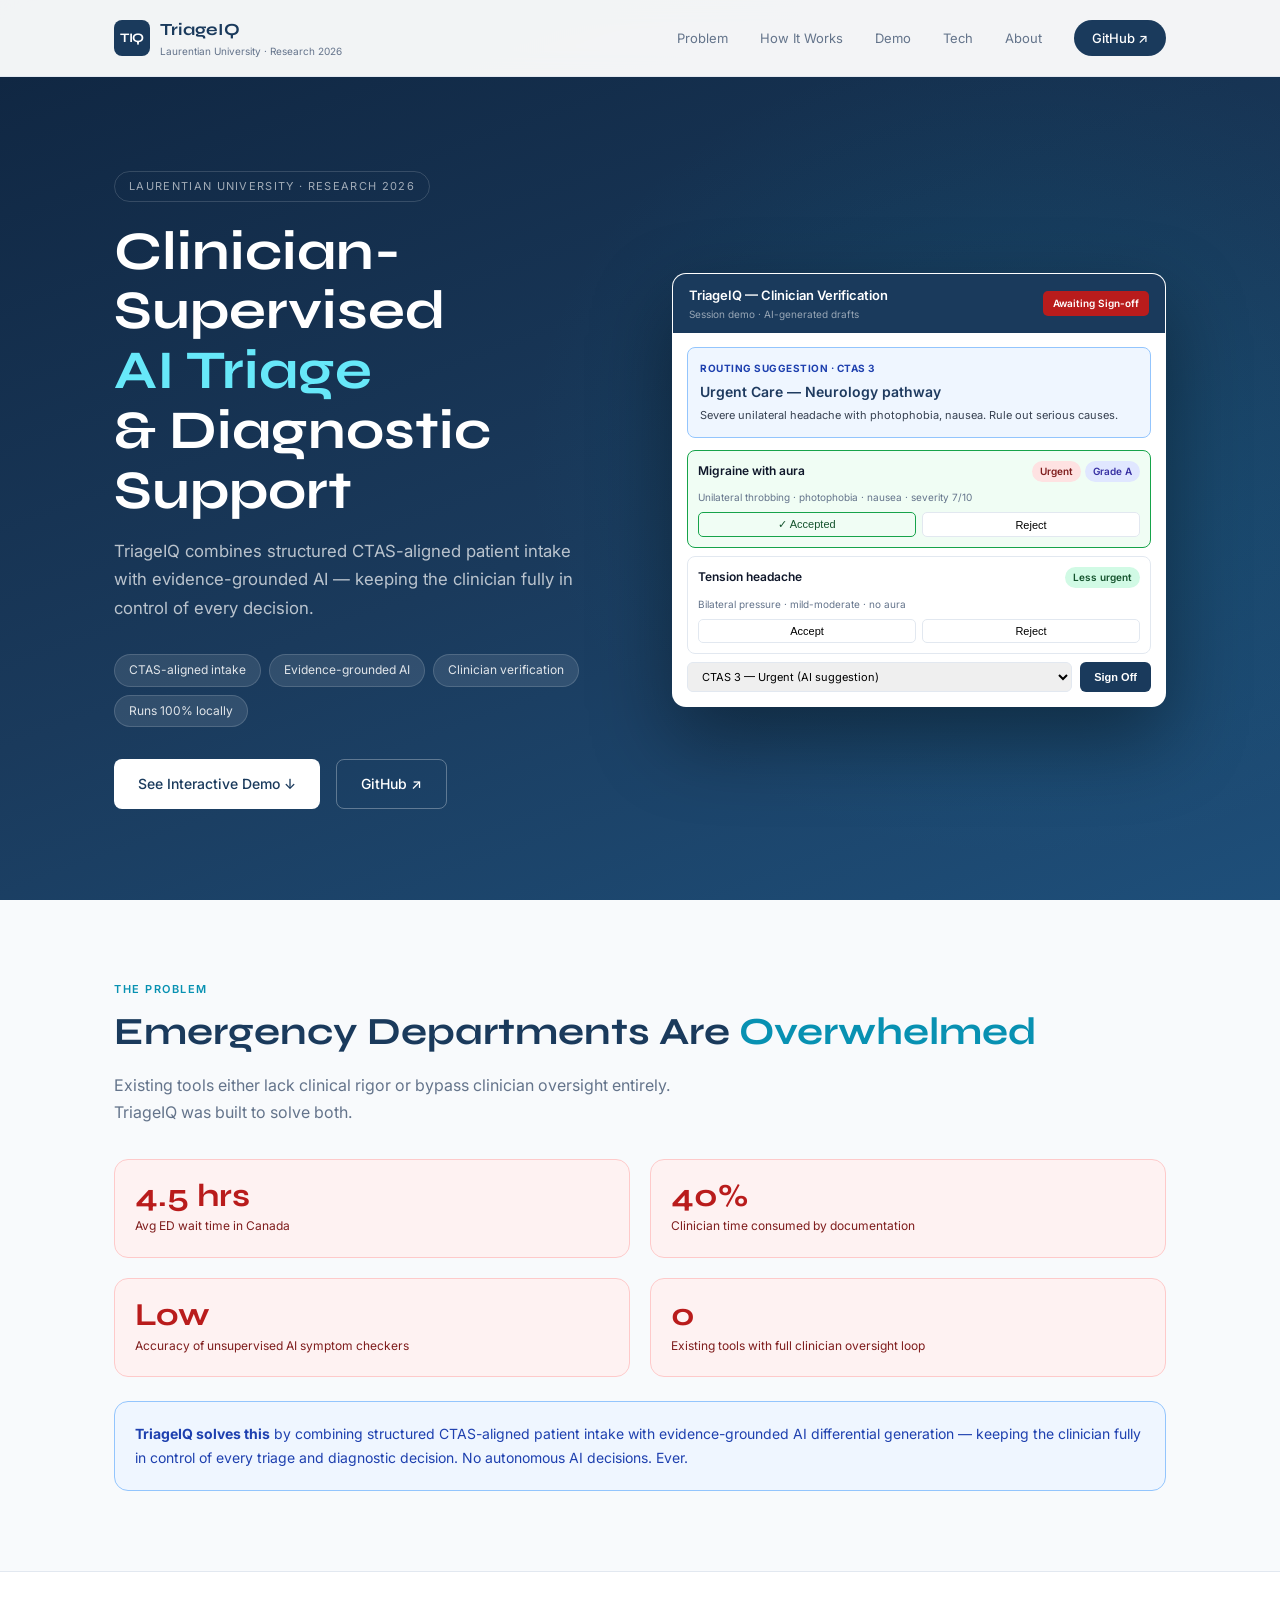
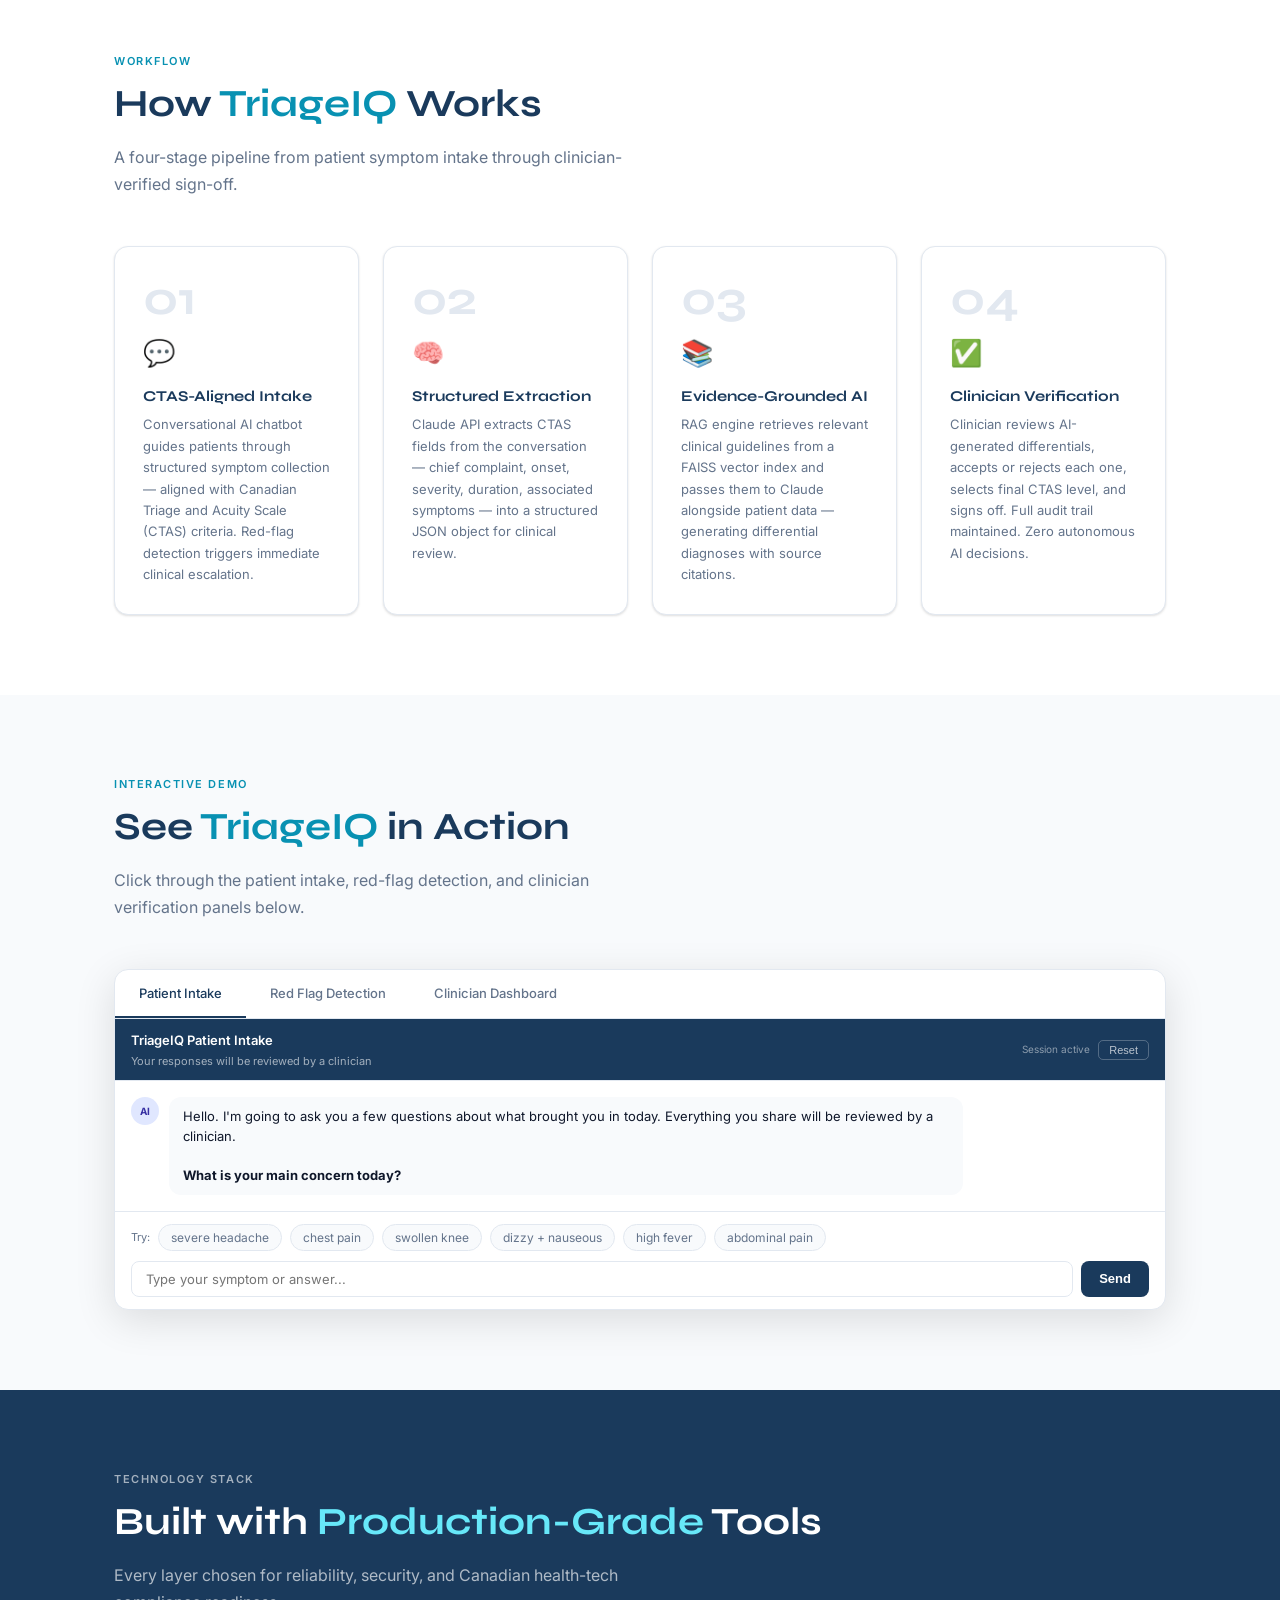
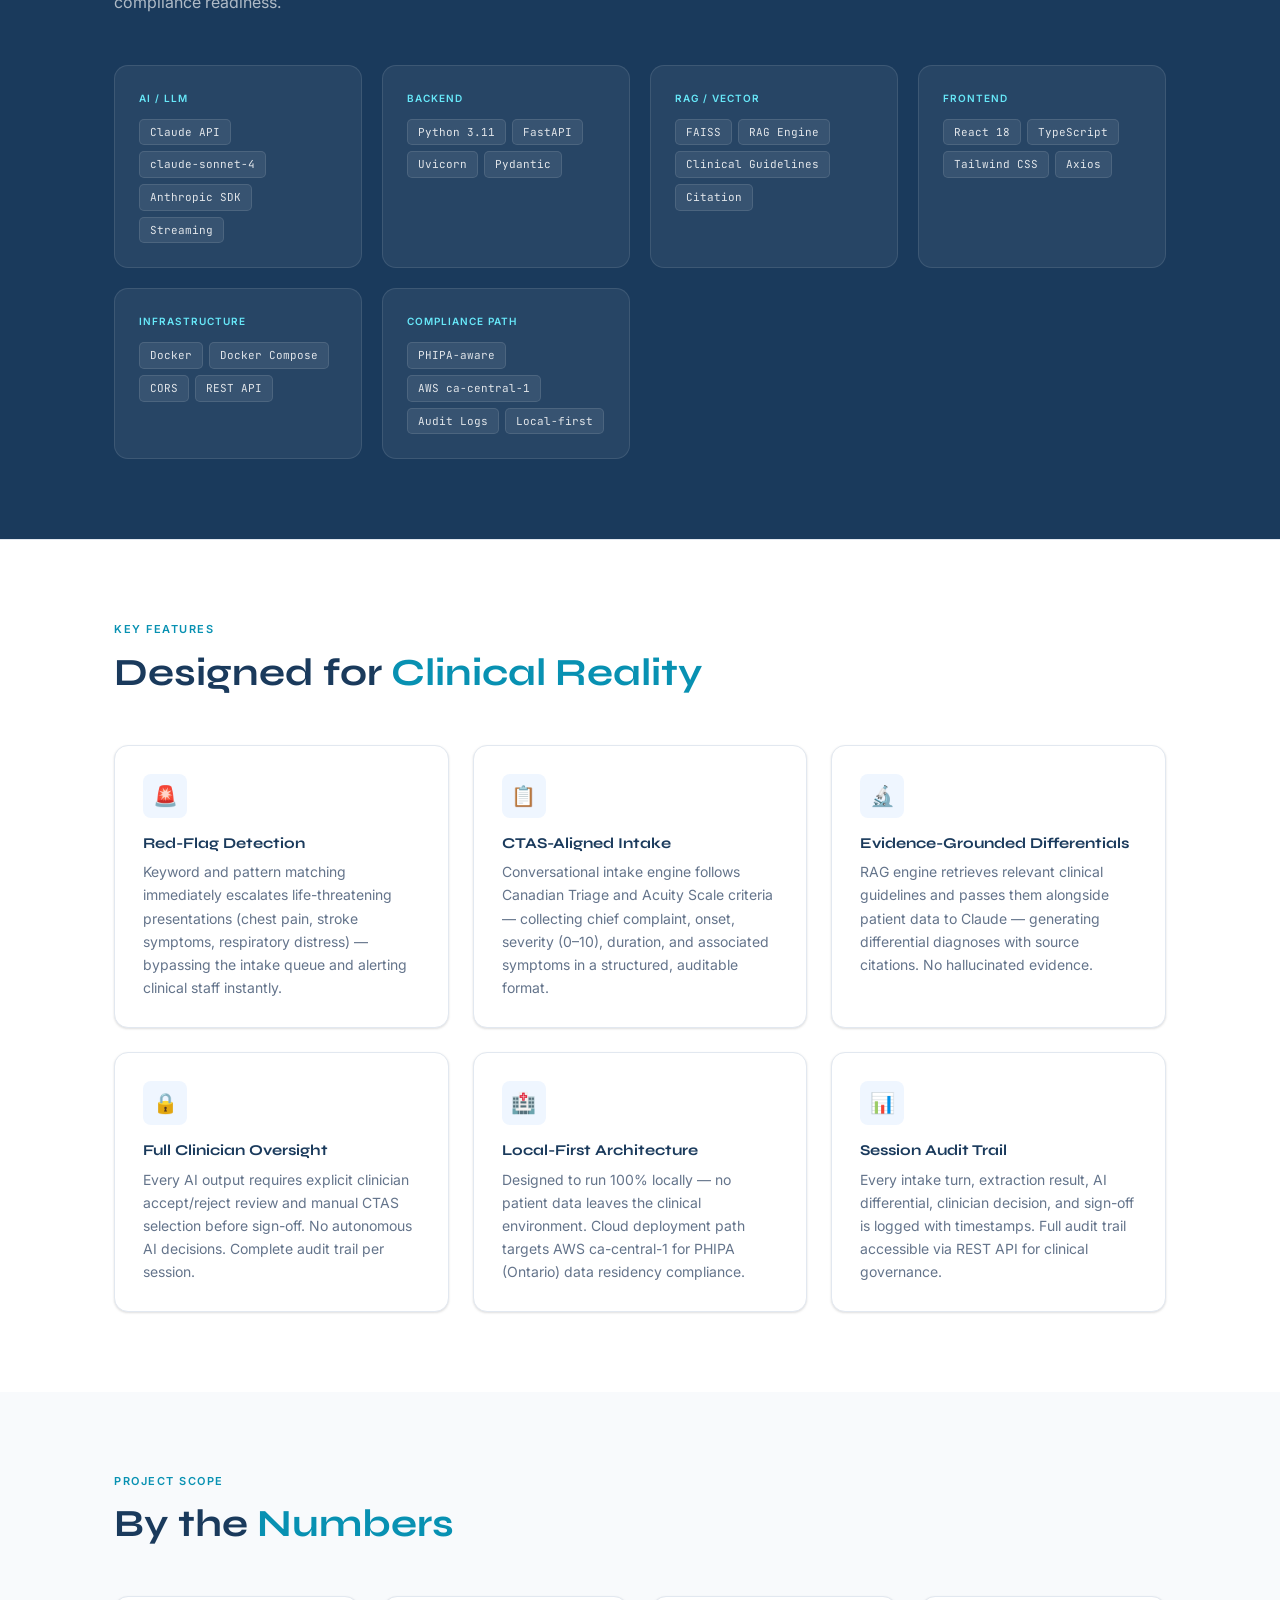
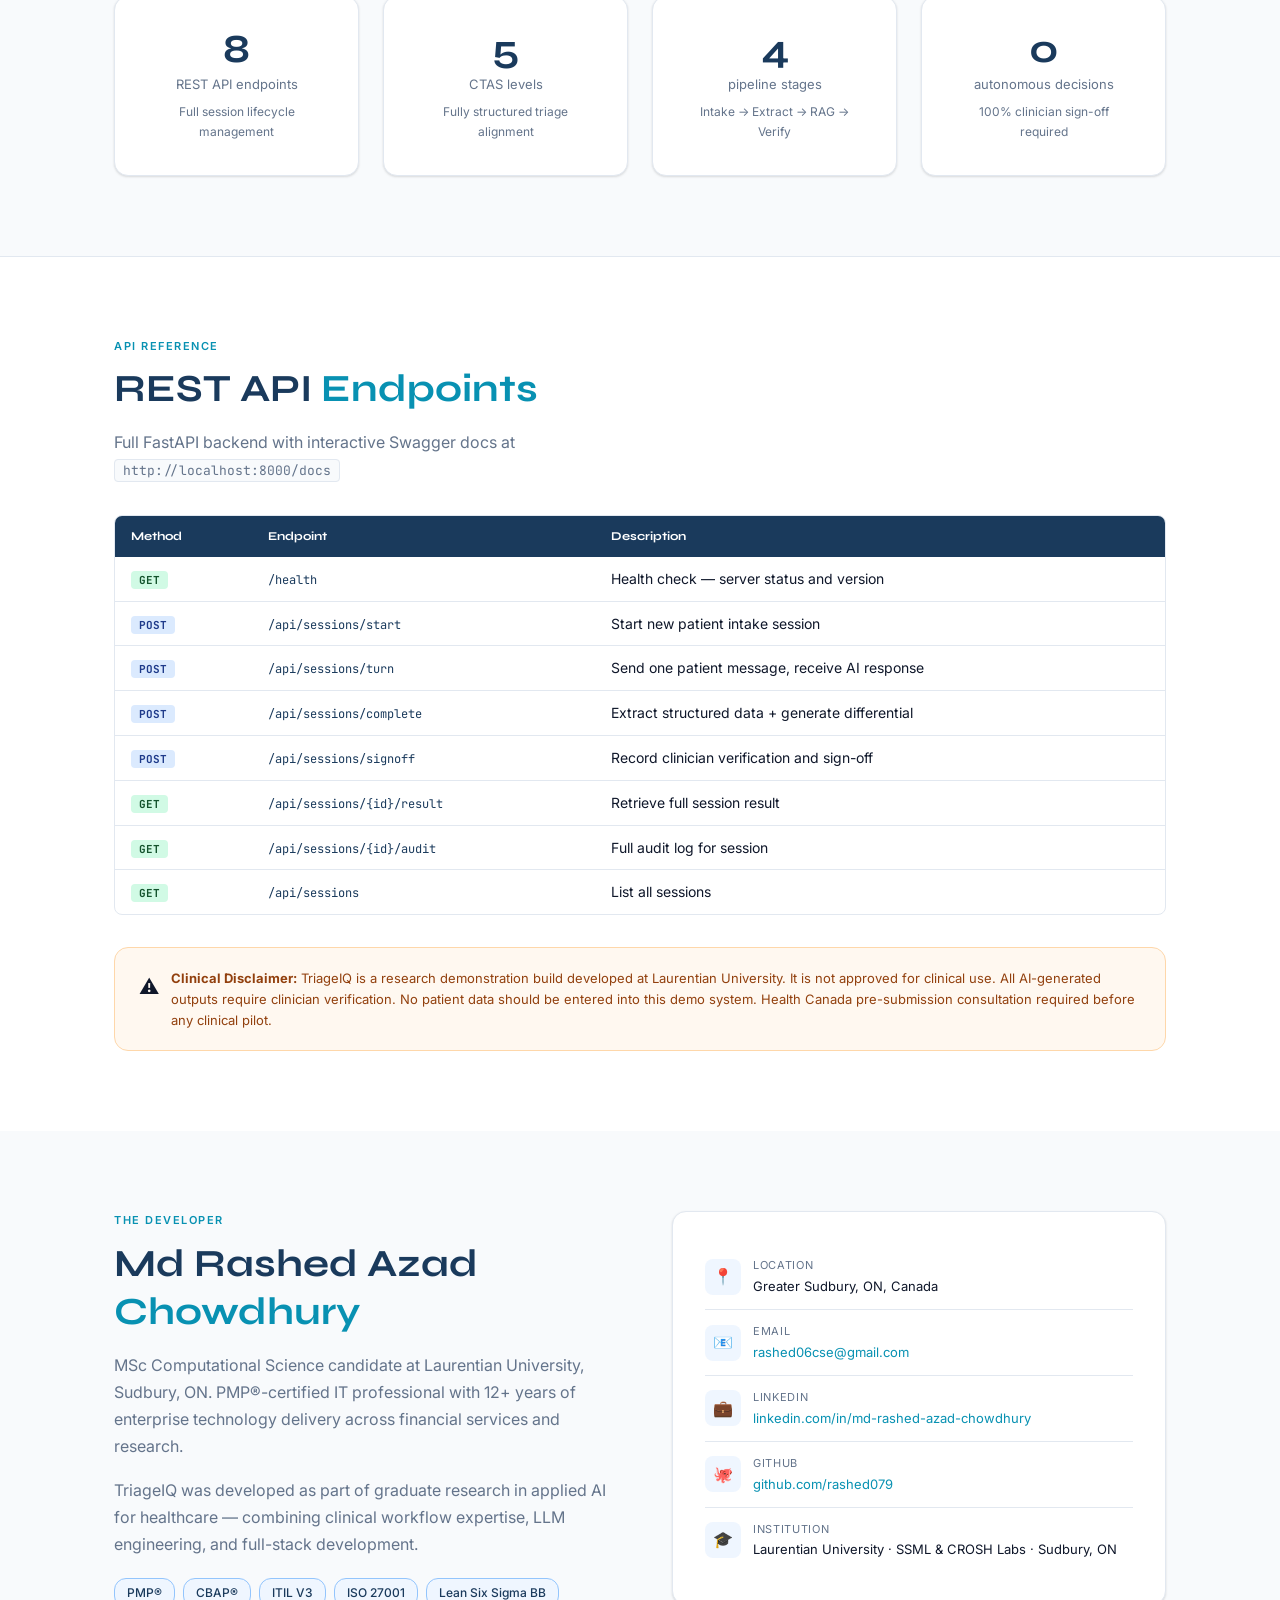
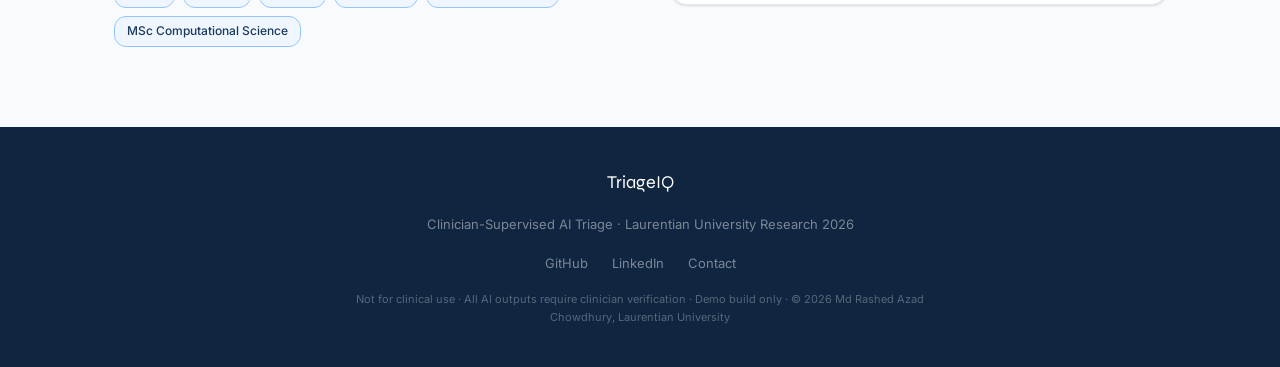
==== commit f5316828: "Add files via upload" ====
--- a/index.html
+++ b/index.html
@@ -342,20 +342,31 @@
         <div class="dp-tab" onclick="showTab('redflag',this)">Red Flag Detection</div>
         <div class="dp-tab" onclick="showTab('clinician',this)">Clinician Dashboard</div>
       </div>
-      <div id="tab-intake" class="dp-body">
-        <div style="background:var(--navy);padding:10px 16px;display:flex;justify-content:space-between;align-items:center;margin:-1.5rem -1.5rem 1rem;border-bottom:1px solid var(--border)">
+      <div id="tab-intake" class="dp-body" style="padding:0">
+        <div style="background:var(--navy);padding:10px 16px;display:flex;justify-content:space-between;align-items:center;border-bottom:1px solid var(--border)">
           <div><div style="font-weight:600;font-size:13px;color:#fff">TriageIQ Patient Intake</div><div style="font-size:11px;color:rgba(255,255,255,.6)">Your responses will be reviewed by a clinician</div></div>
-          <div style="background:rgba(255,255,255,.15);border-radius:6px;padding:3px;display:flex;gap:2px">
-            <div style="padding:4px 10px;background:#fff;border-radius:4px;font-size:11px;font-weight:600;color:var(--navy)">Text</div>
-            <div style="padding:4px 10px;font-size:11px;color:rgba(255,255,255,.8)">Audio</div>
+          <div style="display:flex;gap:8px;align-items:center">
+            <span id="intake-status" style="font-size:10px;color:rgba(255,255,255,.5)">Session active</span>
+            <button onclick="resetChat()" style="padding:3px 10px;border:1px solid rgba(255,255,255,.25);background:transparent;color:rgba(255,255,255,.7);border-radius:5px;font-size:11px;cursor:pointer">Reset</button>
           </div>
         </div>
-        <div class="chat-demo" id="intake-chat">
-          <div class="cm"><div class="av">AI</div><div class="bub ai">Hello. I'm going to ask you a few questions about what brought you in today. Everything you share will be reviewed by a clinician.<br><br>What is your main concern today?</div></div>
-        </div>
-        <div style="display:flex;gap:8px;margin-top:1rem;flex-wrap:wrap">
-          <button class="btn" style="padding:8px 16px;font-size:13px;background:var(--surface);border:1px solid var(--border);color:var(--text)" onclick="addMsg('intake-chat','I have a severe headache on one side','Severe unilateral headache for 3 hours, with sensitivity to light and feeling nauseous.')">Try: headache</button>
-          <button class="btn" style="padding:8px 16px;font-size:13px;background:var(--surface);border:1px solid var(--border);color:var(--text)" onclick="addMsg('intake-chat','My knee is swollen and painful','How long has your knee been swollen? And did you injure it or did it come on gradually?')">Try: knee pain</button>
+        <div id="intake-chat" style="padding:1rem;display:flex;flex-direction:column;gap:10px;max-height:340px;overflow-y:auto">
+          <div class="cm"><div class="av">AI</div><div class="bub ai">Hello. I'm going to ask you a few questions about what brought you in today. Everything you share will be reviewed by a clinician.<br><br><strong>What is your main concern today?</strong></div></div>
+        </div>
+        <div style="border-top:1px solid var(--border);padding:.75rem 1rem">
+          <div style="display:flex;gap:8px;margin-bottom:.6rem;flex-wrap:wrap">
+            <span style="font-size:11px;color:var(--muted);align-self:center">Try:</span>
+            <button class="qbtn" onclick="quickSend('I have a severe headache')">severe headache</button>
+            <button class="qbtn" onclick="quickSend('chest pain and shortness of breath')">chest pain</button>
+            <button class="qbtn" onclick="quickSend('my knee is swollen')">swollen knee</button>
+            <button class="qbtn" onclick="quickSend('I feel dizzy and nauseous')">dizzy + nauseous</button>
+            <button class="qbtn" onclick="quickSend('I have a high fever')">high fever</button>
+            <button class="qbtn" onclick="quickSend('abdominal pain')">abdominal pain</button>
+          </div>
+          <div style="display:flex;gap:8px">
+            <input id="chat-input" type="text" placeholder="Type your symptom or answer..." style="flex:1;padding:9px 14px;border:1px solid var(--border);border-radius:var(--r);font-size:13px;font-family:var(--fb);outline:none" onkeydown="if(event.key==='Enter')sendChat()">
+            <button onclick="sendChat()" style="padding:9px 18px;background:var(--navy);color:#fff;border:none;border-radius:var(--r);font-size:13px;font-weight:600;cursor:pointer;transition:background .2s" onmouseover="this.style.background='var(--navy-l)'" onmouseout="this.style.background='var(--navy)'">Send</button>
+          </div>
         </div>
       </div>
       <div id="tab-redflag" class="dp-body" style="display:none">
@@ -519,7 +530,7 @@
       <div class="cc">
         <div class="cr"><div class="ci">📍</div><div><div class="cla">Location</div><div class="cva">Greater Sudbury, ON, Canada</div></div></div>
         <div class="cr"><div class="ci">📧</div><div><div class="cla">Email</div><div class="cva"><a href="mailto:rashed06cse@gmail.com">rashed06cse@gmail.com</a></div></div></div>
-        <div class="cr"><div class="ci">💼</div><div><div class="cla">LinkedIn</div><div class="cva"><a href="https://linkedin.com/in/rashed-azad" target="_blank" rel="noopener">linkedin.com/in/rashed-azad</a></div></div></div>
+        <div class="cr"><div class="ci">💼</div><div><div class="cla">LinkedIn</div><div class="cva"><a href="https://www.linkedin.com/in/md-rashed-azad-chowdhury-pmp%C2%AE-a145325a/" target="_blank" rel="noopener">linkedin.com/in/md-rashed-azad-chowdhury</a></div></div></div>
         <div class="cr"><div class="ci">🐙</div><div><div class="cla">GitHub</div><div class="cva"><a href="https://github.com/rashed079" target="_blank" rel="noopener">github.com/rashed079</a></div></div></div>
         <div class="cr"><div class="ci">🎓</div><div><div class="cla">Institution</div><div class="cva">Laurentian University · SSML & CROSH Labs · Sudbury, ON</div></div></div>
       </div>
@@ -534,7 +545,7 @@
       <div class="ftg">Clinician-Supervised AI Triage · Laurentian University Research 2026</div>
       <div class="fls">
         <a href="https://github.com/rashed079/triageiq" target="_blank" rel="noopener">GitHub</a>
-        <a href="https://linkedin.com/in/rashed-azad" target="_blank" rel="noopener">LinkedIn</a>
+        <a href="https://www.linkedin.com/in/md-rashed-azad-chowdhury-pmp%C2%AE-a145325a/" target="_blank" rel="noopener">LinkedIn</a>
         <a href="mailto:rashed06cse@gmail.com">Contact</a>
       </div>
       <div class="fd2">Not for clinical use · All AI outputs require clinician verification · Demo build only · © 2026 Md Rashed Azad Chowdhury, Laurentian University</div>
@@ -557,22 +568,179 @@
   btn.classList.add('active');
 }
 
-// Intake chat simulation
-function addMsg(chatId, userMsg, aiReply) {
-  const chat = document.getElementById(chatId);
-  const u = document.createElement('div');
-  u.className = 'cm u';
-  u.innerHTML = `<div class="bub u">${userMsg}</div>`;
-  chat.appendChild(u);
-  setTimeout(()=>{
-    const a = document.createElement('div');
-    a.className = 'cm';
-    a.innerHTML = `<div class="av">AI</div><div class="bub ai">${aiReply}</div>`;
-    chat.appendChild(a);
-    chat.scrollTop = chat.scrollHeight;
-  }, 800);
+// ── Full conversational intake engine ─────────────────────
+// Each pattern: { match: [keywords], responses: [follow-up questions in order] }
+const FLOWS = [
+  { match: ['chest pain','cannot breathe','can\'t breathe','shortness of breath','heart'],
+    redFlag: true,
+    responses: [] },
+  { match: ['headache','head pain','migraine','head ache','head is pounding'],
+    responses: [
+      'How severe is the pain on a scale of 0–10, and how long has it been going on?',
+      'Are you experiencing any sensitivity to light, nausea, or visual disturbances?',
+      'Is the pain on one side or all over? Did it come on suddenly or gradually?',
+      'Do you have any history of migraines, or is this different from your usual headaches?',
+      'Thank you. Based on your responses I\'m flagging this as a <strong>potential CTAS 3 — Urgent</strong> presentation. A clinician will review your intake now.'
+    ]
+  },
+  { match: ['knee','leg pain','knee swollen','knee pain'],
+    responses: [
+      'How long has your knee been swollen, and did you injure it or did it come on gradually?',
+      'Can you bear weight on it? And how severe is the pain — 0 to 10?',
+      'Is there any redness, warmth, or fever alongside the swelling?',
+      'Do you have any history of arthritis, gout, or previous knee injuries?',
+      'Thank you. This sounds like a <strong>CTAS 4 — Less Urgent</strong> presentation. A clinician will assess you shortly.'
+    ]
+  },
+  { match: ['dizzy','dizziness','nausea','nauseated','nauseous','light headed','lightheaded'],
+    responses: [
+      'How long have you been feeling dizzy, and is the room spinning or do you feel faint?',
+      'Have you vomited, or just felt nauseous? Any recent falls?',
+      'Are you also experiencing any chest pain, shortness of breath, or weakness on one side of your body?',
+      'Have you eaten and had fluids today? Any recent fever or illness?',
+      'Thank you. I\'m flagging this as <strong>CTAS 3 — Urgent</strong> given the combination of symptoms. A clinician will review shortly.'
+    ]
+  },
+  { match: ['fever','temperature','hot','chills','sweating','flu'],
+    responses: [
+      'How high is your fever, and how long have you had it?',
+      'Do you have any other symptoms — sore throat, cough, body aches, or rash?',
+      'Have you taken any medication to bring the fever down? If so, did it help?',
+      'Are you immunocompromised, pregnant, or do you have any chronic conditions?',
+      'Thank you. Based on your responses this looks like a <strong>CTAS 4 — Less Urgent</strong> presentation. You\'ll be seen shortly.'
+    ]
+  },
+  { match: ['stomach','abdominal','abdomen','belly','gut','bowel','vomit'],
+    responses: [
+      'Where exactly is the pain — upper, lower, left, right, or all over your abdomen?',
+      'How severe is it on a scale of 0–10, and did it come on suddenly or gradually?',
+      'Any vomiting, diarrhoea, blood in your stool, or last bowel movement?',
+      'Have you had any recent surgeries, or do you have any known conditions like Crohn\'s or appendix issues?',
+      'Thank you. I\'m flagging this for <strong>CTAS 3 — Urgent</strong> clinical review given the severity you\'ve described.'
+    ]
+  },
+];
+
+// Per-session state
+let chatState = { flowIdx: -1, step: 0, done: false };
+
+function matchFlow(input) {
+  const lower = input.toLowerCase();
+  for (let i = 0; i < FLOWS.length; i++) {
+    if (FLOWS[i].match.some(kw => lower.includes(kw))) return i;
+  }
+  return -1;
+}
+
+function appendMsg(role, html) {
+  const chat = document.getElementById('intake-chat');
+  const div = document.createElement('div');
+  div.className = 'cm' + (role==='user' ? ' u' : '');
+  div.innerHTML = role === 'user'
+    ? `<div class="bub u">${html}</div>`
+    : `<div class="av">AI</div><div class="bub ai">${html}</div>`;
+  chat.appendChild(div);
   chat.scrollTop = chat.scrollHeight;
 }
+
+function appendTyping() {
+  const chat = document.getElementById('intake-chat');
+  const div = document.createElement('div');
+  div.className = 'cm'; div.id = 'typing-ind';
+  div.innerHTML = `<div class="av">AI</div><div class="bub ai" style="padding:10px 14px"><div style="display:flex;gap:4px"><span style="width:6px;height:6px;border-radius:50%;background:#9ca3af;animation:bounce2 .9s ease-in-out infinite;display:inline-block"></span><span style="width:6px;height:6px;border-radius:50%;background:#9ca3af;animation:bounce2 .9s ease-in-out .15s infinite;display:inline-block"></span><span style="width:6px;height:6px;border-radius:50%;background:#9ca3af;animation:bounce2 .9s ease-in-out .3s infinite;display:inline-block"></span></div></div>`;
+  chat.appendChild(div);
+  chat.scrollTop = chat.scrollHeight;
+}
+
+function removeTyping() {
+  const t = document.getElementById('typing-ind');
+  if (t) t.remove();
+}
+
+function sendChat() {
+  if (chatState.done) return;
+  const input = document.getElementById('chat-input');
+  const text = input.value.trim();
+  if (!text) return;
+  input.value = '';
+  appendMsg('user', text);
+  appendTyping();
+
+  setTimeout(() => {
+    removeTyping();
+    // Red flag check first — any input can trigger it
+    const lower = text.toLowerCase();
+    const redFlags = ['chest pain','cannot breathe','can\'t breathe','shortness of breath','stroke','unconscious','not breathing','crushing pain','heart attack'];
+    if (redFlags.some(f => lower.includes(f))) {
+      showRedFlagInline();
+      return;
+    }
+
+    if (chatState.flowIdx === -1) {
+      // First message — match a flow
+      chatState.flowIdx = matchFlow(text);
+      chatState.step = 0;
+      if (chatState.flowIdx === -1) {
+        appendMsg('ai', 'I understand. Can you tell me more — how severe is the discomfort on a scale of 0 to 10, and how long has it been going on?');
+      } else {
+        const flow = FLOWS[chatState.flowIdx];
+        appendMsg('ai', flow.responses[0]);
+        chatState.step = 1;
+      }
+    } else {
+      const flow = FLOWS[chatState.flowIdx];
+      if (chatState.step < flow.responses.length) {
+        appendMsg('ai', flow.responses[chatState.step]);
+        chatState.step++;
+        if (chatState.step >= flow.responses.length) {
+          chatState.done = true;
+          document.getElementById('chat-input').disabled = true;
+          document.getElementById('chat-input').placeholder = 'Intake complete — clinician review in progress';
+          document.getElementById('intake-status').textContent = '✓ Complete';
+          document.getElementById('intake-status').style.color = '#86efac';
+        }
+      } else {
+        appendMsg('ai', 'Thank you. Your intake is now complete and a clinician will review your case shortly.');
+        chatState.done = true;
+      }
+    }
+  }, 900);
+}
+
+function quickSend(text) {
+  document.getElementById('chat-input').value = text;
+  sendChat();
+}
+
+function showRedFlagInline() {
+  const chat = document.getElementById('intake-chat');
+  const div = document.createElement('div');
+  div.innerHTML = `<div style="background:#fef2f2;border:1px solid #fecaca;border-radius:var(--r);padding:.75rem 1rem;font-size:13px;color:#7f1d1d;display:flex;align-items:flex-start;gap:8px"><span class="pulse-dot"></span><div><strong>Clinical team alerted.</strong> Please remain where you are — someone will be with you immediately. Do not move.</div></div>`;
+  chat.appendChild(div);
+  chat.scrollTop = chat.scrollHeight;
+  chatState.done = true;
+  document.getElementById('chat-input').disabled = true;
+  document.getElementById('chat-input').placeholder = '🚨 Emergency escalation triggered';
+  document.getElementById('intake-status').textContent = '🚨 Escalated';
+  document.getElementById('intake-status').style.color = '#f87171';
+}
+
+function resetChat() {
+  chatState = { flowIdx: -1, step: 0, done: false };
+  const chat = document.getElementById('intake-chat');
+  chat.innerHTML = `<div class="cm"><div class="av">AI</div><div class="bub ai">Hello. I'm going to ask you a few questions about what brought you in today. Everything you share will be reviewed by a clinician.<br><br><strong>What is your main concern today?</strong></div></div>`;
+  const inp = document.getElementById('chat-input');
+  inp.disabled = false;
+  inp.value = '';
+  inp.placeholder = 'Type your symptom or answer...';
+  document.getElementById('intake-status').textContent = 'Session active';
+  document.getElementById('intake-status').style.color = 'rgba(255,255,255,.5)';
+}
+
+// Inject bounce animation for typing indicator
+const styleEl = document.createElement('style');
+styleEl.textContent = '@keyframes bounce2{0%,100%{transform:translateY(0)}50%{transform:translateY(-4px)}} .qbtn{padding:5px 12px;border:1px solid var(--border);border-radius:20px;background:var(--surface);font-size:12px;color:var(--muted);cursor:pointer;transition:all .15s;font-family:var(--fb)} .qbtn:hover{border-color:var(--navy);color:var(--navy)}';
+document.head.appendChild(styleEl);
 
 // Mockup accept/reject (hero)
 function mockAccept(id, btn) {
